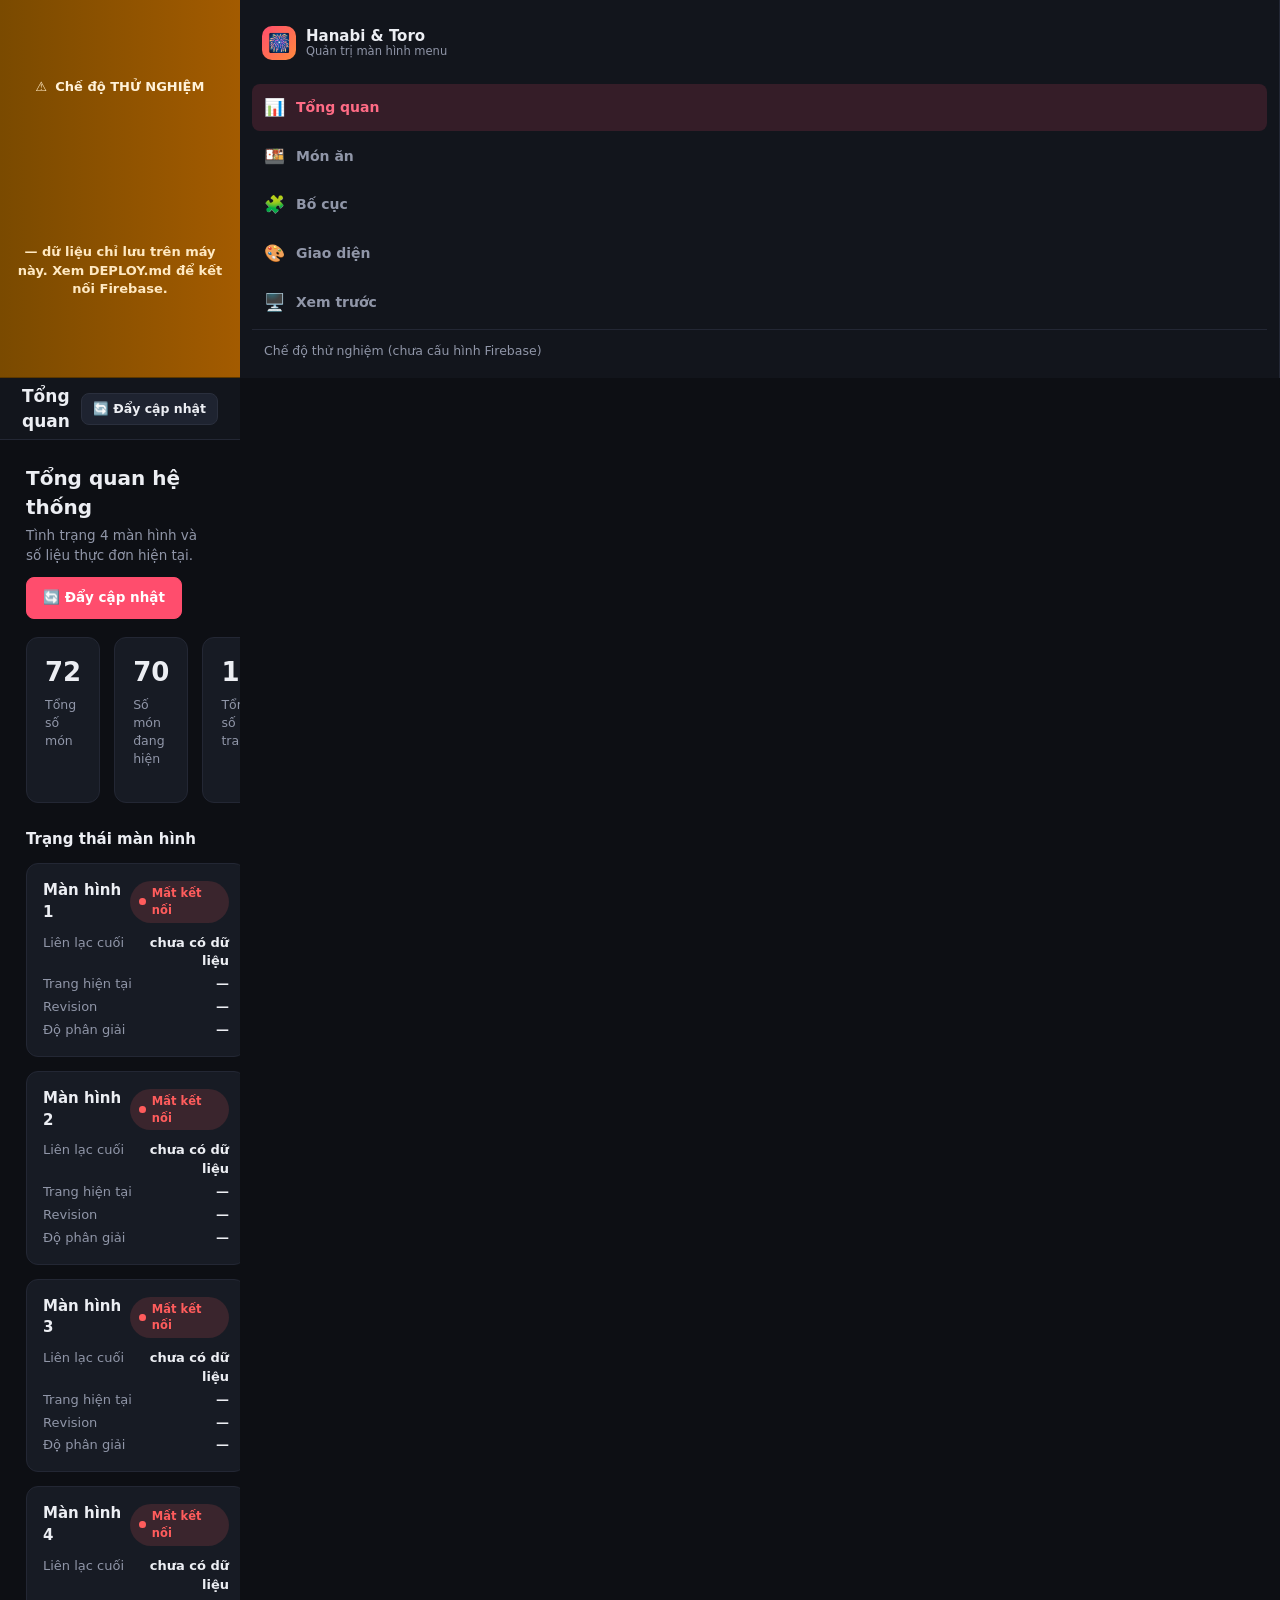
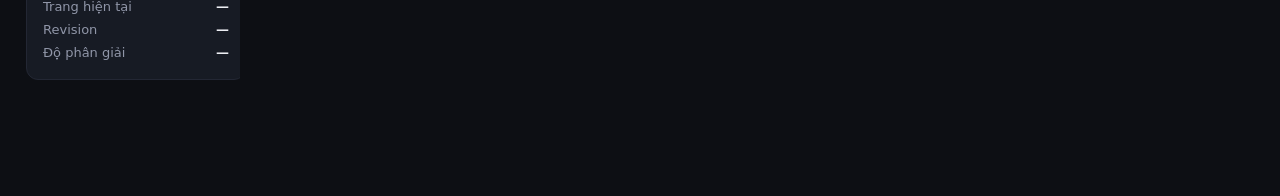
==== public/admin/index.html @ 344615df "feat(admin): add the Vietnamese admin panel Five tabs over the shared data layer: screen status, dis" ====
<!DOCTYPE html>
<html lang="vi">
<head>
<meta charset="UTF-8" />
<meta name="viewport" content="width=device-width, initial-scale=1, maximum-scale=1" />
<title>Quản trị Menu — Hanabi &amp; Toro</title>
<meta name="robots" content="noindex, nofollow" />
<link rel="stylesheet" href="admin.css" />
</head>
<body>

<!-- ============================================================
     Màn hình đăng nhập — chỉ hiện khi CHƯA đăng nhập và KHÔNG ở
     chế độ DEMO. admin.js sẽ ẩn/hiện khối này tuỳ trạng thái auth.
     ============================================================ -->
<div id="loginScreen" class="login-screen hidden">
  <form id="loginForm" class="login-card" novalidate>
    <div class="login-card__logo">Hanabi &amp; Toro</div>
    <p class="login-card__sub">Đăng nhập quản trị màn hình menu</p>

    <div class="field">
      <label for="loginEmail">Email</label>
      <input type="email" id="loginEmail" autocomplete="username" required />
    </div>
    <div class="field">
      <label for="loginPassword">Mật khẩu</label>
      <input type="password" id="loginPassword" autocomplete="current-password" required />
    </div>
    <p class="field-error hidden" id="loginError"></p>

    <button type="submit" class="btn btn-primary login-card__submit" id="loginSubmitBtn">
      Đăng nhập
    </button>
    <p class="login-card__hint">Chỉ dành cho chủ quán &amp; nhân viên quản lý.</p>
  </form>
</div>

<!-- ============================================================
     Khung ứng dụng chính — hiện khi đã đăng nhập (hoặc DEMO)
     ============================================================ -->
<div id="appShell" class="app-shell hidden">

  <div id="demoBanner" class="demo-banner hidden">
    ⚠️ <strong>Chế độ THỬ NGHIỆM</strong> — dữ liệu chỉ lưu trên máy này. Xem DEPLOY.md để kết nối Firebase.
  </div>

  <div style="display:contents" id="shellBody">
    <aside class="sidebar">
      <div class="sidebar__brand">
        <div class="sidebar__brand-mark">🎆</div>
        <div class="sidebar__brand-text">
          <strong>Hanabi &amp; Toro</strong>
          <span>Quản trị màn hình menu</span>
        </div>
      </div>

      <nav class="nav-list" id="navList">
        <button class="nav-item" data-tab="overview"><span class="nav-ico">📊</span> Tổng quan</button>
        <button class="nav-item" data-tab="items"><span class="nav-ico">🍱</span> Món ăn</button>
        <button class="nav-item" data-tab="layout"><span class="nav-ico">🧩</span> Bố cục</button>
        <button class="nav-item" data-tab="theme"><span class="nav-ico">🎨</span> Giao diện</button>
        <button class="nav-item" data-tab="preview"><span class="nav-ico">🖥️</span> Xem trước</button>
      </nav>

      <div class="sidebar__footer">
        <div class="sidebar__user" id="sidebarUser">—</div>
        <button class="btn btn-ghost btn-block" id="logoutBtn">Đăng xuất</button>
      </div>
    </aside>

    <main class="app-main">
      <header class="topbar">
        <h1 id="topbarTitle">Tổng quan</h1>
        <div class="topbar__right">
          <button class="btn btn-sm" id="pushUpdateBtnTop" title="Tăng revision để ép 4 màn hình tải lại">
            🔄 Đẩy cập nhật
          </button>
        </div>
      </header>

      <div class="content">

        <!-- ============ TAB 1: TỔNG QUAN ============ -->
        <section class="tab-panel" id="tab-overview" data-tab-panel="overview">
          <div class="panel-head">
            <div>
              <h2>Tổng quan hệ thống</h2>
              <p class="panel-desc">Tình trạng 4 màn hình và số liệu thực đơn hiện tại.</p>
            </div>
            <button class="btn btn-primary" id="pushUpdateBtn">🔄 Đẩy cập nhật</button>
          </div>

          <div class="stat-grid" id="statGrid"><!-- JS render --></div>

          <div class="section-title">Trạng thái màn hình</div>
          <div class="screen-grid" id="screenGrid"><!-- JS render --></div>
        </section>

        <!-- ============ TAB 2: MÓN ĂN ============ -->
        <section class="tab-panel" id="tab-items" data-tab-panel="items">
          <div class="panel-head">
            <div>
              <h2>Danh sách món ăn</h2>
              <p class="panel-desc">Kéo–thả để đổi thứ tự hiển thị. Bấm vào một món để sửa.</p>
            </div>
            <button class="btn btn-primary" id="addItemBtn">➕ Thêm món</button>
          </div>

          <div class="items-toolbar">
            <div class="search-box">
              <input type="search" id="itemSearch" placeholder="🔍 Tìm theo tên hoặc mô tả…" />
            </div>
            <select id="categoryFilter">
              <option value="">Tất cả danh mục</option>
            </select>
          </div>
          <p class="filter-hint hidden" id="dndDisabledHint">
            ℹ️ Xoá tìm kiếm / bộ lọc để sắp xếp lại bằng kéo–thả.
          </p>

          <div class="item-list-head">
            <span></span><span>Ảnh</span><span>Tên món</span><span>Danh mục</span>
            <span>Giá</span><span>Nhãn</span><span>Hiện</span><span>Màn hình</span><span></span>
          </div>
          <div class="item-list" id="itemList"><!-- JS render --></div>
          <div class="empty-state hidden" id="itemEmptyState">
            <div class="emoji">🍜</div>
            <p>Chưa có món nào khớp. Thử xoá bộ lọc hoặc thêm món mới.</p>
          </div>
        </section>

        <!-- ============ TAB 3: BỐ CỤC ============ -->
        <section class="tab-panel" id="tab-layout" data-tab-panel="layout">
          <div class="panel-head">
            <div>
              <h2>Bố cục hiển thị</h2>
              <p class="panel-desc">Cách chia trang và tốc độ xoay vòng trên 4 màn hình.</p>
            </div>
          </div>

          <div class="layout-controls">
            <div class="control-card">
              <h4>Số món mỗi trang</h4>
              <div class="segmented" id="itemsPerPageSeg">
                <button data-val="4">4</button>
                <button data-val="5">5</button>
                <button data-val="6">6</button>
              </div>
            </div>

            <div class="control-card">
              <h4>Thời gian chuyển trang</h4>
              <div class="slider-row">
                <input type="range" id="rotationSlider" min="5" max="60" step="1" value="10" />
                <span class="slider-val" id="rotationVal">10s</span>
              </div>
            </div>

            <div class="control-card">
              <h4>Kiểu chuyển cảnh</h4>
              <select id="transitionSelect">
                <option value="fade">Mờ dần (fade)</option>
                <option value="slide">Trượt (slide)</option>
                <option value="flip">Lật (flip)</option>
                <option value="curtain">Kéo màn (curtain)</option>
              </select>
            </div>

            <div class="control-card">
              <h4>Chế độ phân trang</h4>
              <div class="segmented" id="distributionSeg">
                <button data-val="auto">Tự động</button>
                <button data-val="manual">Thủ công</button>
              </div>
              <p class="field-hint">Thủ công: dùng "Ghim màn hình" ở tab Món ăn cho từng món.</p>
            </div>

            <div class="control-card">
              <h4>Tiêu đề đầu trang</h4>
              <label class="switch" style="margin-bottom:10px;">
                <input type="checkbox" id="showHeaderToggle" />
                <span class="track"></span>
                <span class="switch-label">Hiện tiêu đề</span>
              </label>
              <input type="text" id="headerTextInput" placeholder="VD: MENU" />
            </div>

            <div class="control-card">
              <h4>Đơn vị tiền tệ</h4>
              <input type="text" id="currencyInput" placeholder="zł" maxlength="6" />
            </div>
          </div>

          <div class="section-title">Sơ đồ phân trang trực quan</div>
          <p class="panel-desc" style="margin-bottom:12px;">
            Món nào rơi vào trang nào, trang nào rơi vào màn hình nào — cập nhật ngay khi bạn chỉnh ở trên.
          </p>
          <div class="layout-diagram" id="layoutDiagram"><!-- JS render --></div>
        </section>

        <!-- ============ TAB 4: GIAO DIỆN ============ -->
        <section class="tab-panel" id="tab-theme" data-tab-panel="theme">
          <div class="panel-head">
            <div>
              <h2>Giao diện theo mùa</h2>
              <p class="panel-desc">Chọn 1 theme để áp dụng ngay cho cả 4 màn hình, sau đó tuỳ chỉnh riêng bên dưới.</p>
            </div>
          </div>

          <div class="theme-gallery" id="themeGallery"><!-- JS render --></div>

          <div class="section-title">
            Tuỳ chỉnh theme đang chọn: <span id="activeThemeName" style="color:var(--accent-hover)">—</span>
          </div>
          <div class="override-grid" id="overrideGrid"><!-- JS render --></div>

          <div style="margin-top:20px; display:flex; gap:10px;">
            <button class="btn" id="resetThemeBtn">↺ Khôi phục mặc định</button>
          </div>
        </section>

        <!-- ============ TAB 5: XEM TRƯỚC ============ -->
        <section class="tab-panel" id="tab-preview" data-tab-panel="preview">
          <div class="panel-head">
            <div>
              <h2>Xem trước trực tiếp</h2>
              <p class="panel-desc">Đúng những gì khách nhìn thấy trên 4 màn hình, cập nhật theo thời gian thực.</p>
            </div>
          </div>
          <div class="preview-toolbar">
            <button class="btn btn-primary" id="reloadAllBtn">🔁 Tải lại tất cả</button>
          </div>
          <div class="preview-grid" id="previewGrid"><!-- JS render --></div>
        </section>

      </div>
    </main>
  </div>

  <!-- Thanh tab dưới cùng cho di động -->
  <nav class="tabbar" id="tabbar">
    <button data-tab="overview"><span class="nav-ico">📊</span>Tổng quan</button>
    <button data-tab="items"><span class="nav-ico">🍱</span>Món ăn</button>
    <button data-tab="layout"><span class="nav-ico">🧩</span>Bố cục</button>
    <button data-tab="theme"><span class="nav-ico">🎨</span>Giao diện</button>
    <button data-tab="preview"><span class="nav-ico">🖥️</span>Xem trước</button>
  </nav>
</div>

<!-- ============================================================
     Modal thêm/sửa món — dùng chung, admin.js đổ dữ liệu vào
     ============================================================ -->
<div id="itemModalOverlay" class="modal-overlay hidden">
  <div class="modal" role="dialog" aria-modal="true">
    <div class="modal__head">
      <h3 id="itemModalTitle">Thêm món</h3>
      <button class="btn btn-icon btn-ghost" id="itemModalClose">✕</button>
    </div>
    <form id="itemForm">
      <div class="modal__body">
        <div class="form-grid">
          <div class="field full">
            <label for="fName">Tên món (PL) *</label>
            <input type="text" id="fName" required placeholder="VD: Ramen Tonkotsu" />
          </div>
          <div class="field full">
            <label for="fDesc">Mô tả (PL)</label>
            <textarea id="fDesc" placeholder="VD: Bulion wieprzowy, jajko, nori…"></textarea>
          </div>

          <div class="field">
            <label for="fPrice">Giá *</label>
            <input type="number" id="fPrice" step="0.01" min="0" required placeholder="39.90" />
          </div>
          <div class="field">
            <label for="fPriceSuffix">Hậu tố giá</label>
            <input type="text" id="fPriceSuffix" placeholder="VD: /100g" />
          </div>

          <div class="field">
            <label for="fCategory">Danh mục (slug)</label>
            <input type="text" id="fCategory" list="categoryOptions" placeholder="VD: ramen" />
            <datalist id="categoryOptions"></datalist>
          </div>
          <div class="field">
            <label for="fBadge">Nhãn</label>
            <input type="text" id="fBadge" list="badgeOptions" placeholder="Không có" />
            <datalist id="badgeOptions">
              <option value="NOWOŚĆ"></option>
              <option value="HIT"></option>
              <option value="PROMOCJA"></option>
            </datalist>
          </div>

          <div class="field">
            <label for="fScreenLock">Ghim màn hình</label>
            <select id="fScreenLock">
              <option value="0">Tự động</option>
              <option value="1">Màn hình 1</option>
              <option value="2">Màn hình 2</option>
              <option value="3">Màn hình 3</option>
              <option value="4">Màn hình 4</option>
            </select>
          </div>
          <div class="field">
            <label>&nbsp;</label>
            <label class="switch">
              <input type="checkbox" id="fVisible" checked />
              <span class="track"></span>
              <span class="switch-label">Hiện trên màn hình</span>
            </label>
          </div>

          <div class="field full">
            <label>Hình ảnh</label>
            <div class="image-picker">
              <div class="image-picker__drop" id="imageDropPreview">🍽️</div>
              <div class="image-picker__controls">
                <input type="file" id="fImageFile" accept="image/*" />
                <input type="url" id="fImageUrl" placeholder="hoặc dán URL ảnh https://…" />
                <p class="image-win-note">
                  Nếu vừa tải ảnh lên vừa dán URL: <b>URL dán sẽ được ưu tiên</b> hiển thị (giống hệt màn hình thật).
                  Muốn dùng ảnh vừa tải lên thì xoá URL.
                  <br />
                  <button type="button" class="btn btn-sm btn-ghost" id="clearImageUrlBtn" style="margin-top:4px;">Xoá URL, dùng ảnh đã tải</button>
                  <button type="button" class="btn btn-sm btn-ghost" id="clearUploadedImgBtn" style="margin-top:4px;">Xoá ảnh đã tải lên</button>
                </p>
                <p class="field-hint" id="uploadStatus"></p>
              </div>
            </div>
          </div>

          <div class="field full">
            <label>Xem trước thẻ món</label>
            <div class="preview-card-wrap">
              <div class="preview-mini" id="itemPreviewCard">
                <div class="preview-mini__img placeholder" id="previewImgBox">🍽️</div>
                <div class="preview-mini__body">
                  <div class="preview-mini__name" id="previewName">Tên món</div>
                  <div class="preview-mini__desc" id="previewDesc">Mô tả món ăn…</div>
                  <div class="preview-mini__row">
                    <span class="preview-mini__price" id="previewPrice">0,00 zł</span>
                    <span class="preview-mini__badge hidden" id="previewBadge"></span>
                  </div>
                </div>
              </div>
            </div>
          </div>
        </div>
      </div>
      <div class="modal__foot">
        <button type="button" class="btn" id="itemModalCancel">Huỷ</button>
        <button type="submit" class="btn btn-primary" id="itemSaveBtn">Lưu món</button>
      </div>
    </form>
  </div>
</div>

<!-- ============================================================
     Modal xác nhận dùng chung (xoá món, khôi phục theme, v.v.)
     ============================================================ -->
<div id="confirmModalOverlay" class="modal-overlay hidden">
  <div class="modal modal-sm" role="alertdialog" aria-modal="true">
    <div class="modal__head">
      <h3 id="confirmModalTitle">Xác nhận</h3>
    </div>
    <div class="modal__body">
      <p id="confirmModalMessage">Bạn có chắc chắn?</p>
    </div>
    <div class="modal__foot">
      <button type="button" class="btn" id="confirmModalCancel">Huỷ</button>
      <button type="button" class="btn btn-danger" id="confirmModalOk">Đồng ý</button>
    </div>
  </div>
</div>

<!-- Ngăn xếp thông báo -->
<div class="toast-stack" id="toastStack"></div>

<script type="module" src="admin.js"></script>
</body>
</html>
---- public/admin/admin.css ----
/* =============================================================================
   admin.css — Giao diện quản trị (Hanabi & Toro digital menu)
   Thiết kế: tối màu (dark-friendly), hiện đại, gọn gàng, không dùng framework.
   ========================================================================== */

/* ---------- Reset tối thiểu ---------- */
*, *::before, *::after { box-sizing: border-box; }
html, body { height: 100%; }
body { margin: 0; }
img { max-width: 100%; display: block; }
button, input, select, textarea { font: inherit; color: inherit; }
a { color: inherit; }
ul { list-style: none; margin: 0; padding: 0; }
h1, h2, h3, h4, p { margin: 0; }
button { cursor: pointer; }

/* ---------- Biến thiết kế ---------- */
:root {
  --bg: #0d0f14;
  --bg-elev-1: #12151c;
  --bg-elev-2: #171b24;
  --bg-elev-3: #1e2330;
  --border: #2a2f3d;
  --border-soft: #232734;
  --text: #eceef3;
  --text-muted: #9096a8;
  --text-faint: #5c6478;

  --accent: #ff4d6d;        /* đỏ torii */
  --accent-hover: #ff6b85;
  --accent-soft: rgba(255, 77, 109, 0.15);
  --gold: #ffd166;          /* vàng giá */
  --good: #35d48c;
  --good-soft: rgba(53, 212, 140, 0.15);
  --bad: #ff5c5c;
  --bad-soft: rgba(255, 92, 92, 0.15);
  --info: #5aa9ff;
  --info-soft: rgba(90, 169, 255, 0.15);

  --radius-sm: 8px;
  --radius-md: 12px;
  --radius-lg: 18px;
  --shadow-1: 0 2px 10px rgba(0, 0, 0, 0.25);
  --shadow-2: 0 12px 40px rgba(0, 0, 0, 0.45);

  --sidebar-w: 240px;
  --topbar-h: 62px;
  --tabbar-h: 64px;

  --font-ui: "Segoe UI", "Inter", "Roboto", system-ui, -apple-system, "Helvetica Neue", Arial, sans-serif;
  color-scheme: dark;
}

body {
  background: var(--bg);
  color: var(--text);
  font-family: var(--font-ui);
  font-size: 15px;
  line-height: 1.45;
  -webkit-font-smoothing: antialiased;
}

.hidden { display: none !important; }
.visually-hidden {
  position: absolute; width: 1px; height: 1px; overflow: hidden;
  clip: rect(0 0 0 0); white-space: nowrap;
}

/* =============================================================================
   Màn hình đăng nhập
   ========================================================================== */
.login-screen {
  min-height: 100vh;
  display: flex;
  align-items: center;
  justify-content: center;
  padding: 24px;
  background:
    radial-gradient(circle at 20% 20%, rgba(255, 77, 109, 0.12), transparent 45%),
    radial-gradient(circle at 80% 80%, rgba(90, 169, 255, 0.10), transparent 45%),
    var(--bg);
}
.login-card {
  width: 100%;
  max-width: 380px;
  background: var(--bg-elev-2);
  border: 1px solid var(--border);
  border-radius: var(--radius-lg);
  padding: 36px 32px;
  box-shadow: var(--shadow-2);
}
.login-card__logo {
  font-size: 28px;
  font-weight: 800;
  letter-spacing: 0.5px;
  margin-bottom: 4px;
  background: linear-gradient(135deg, var(--accent), var(--gold));
  -webkit-background-clip: text;
  background-clip: text;
  color: transparent;
}
.login-card__sub { color: var(--text-muted); font-size: 13.5px; margin-bottom: 24px; }
.field { display: flex; flex-direction: column; gap: 6px; margin-bottom: 16px; }
.field label { font-size: 13px; color: var(--text-muted); font-weight: 600; }
.field-error {
  color: var(--bad); font-size: 13px; margin-top: -6px; margin-bottom: 14px; min-height: 0;
}
.login-card__submit { width: 100%; margin-top: 4px; }
.login-card__hint {
  margin-top: 18px; font-size: 12.5px; color: var(--text-faint); text-align: center;
}

/* =============================================================================
   Banner DEMO
   ========================================================================== */
.demo-banner {
  background: linear-gradient(90deg, #7a4a00, #a35b00);
  color: #ffe9c2;
  font-size: 13px;
  font-weight: 600;
  padding: 9px 16px;
  text-align: center;
  border-bottom: 1px solid #5c3800;
  display: flex;
  align-items: center;
  justify-content: center;
  gap: 8px;
  flex-wrap: wrap;
}
.demo-banner strong { color: #fff2d9; }

/* =============================================================================
   Khung ứng dụng: sidebar + topbar + nội dung
   ========================================================================== */
.app-shell {
  display: grid;
  grid-template-columns: var(--sidebar-w) 1fr;
  grid-template-rows: 100vh;
  min-height: 100vh;
}
.app-shell.demo-active {
  grid-template-rows: auto 1fr;
}
.app-shell.demo-active .sidebar,
.app-shell.demo-active .app-main { min-height: 0; }

.sidebar {
  background: var(--bg-elev-1);
  border-right: 1px solid var(--border-soft);
  display: flex;
  flex-direction: column;
  padding: 18px 12px;
  gap: 4px;
}
.sidebar__brand {
  display: flex;
  align-items: center;
  gap: 10px;
  padding: 8px 10px 20px;
}
.sidebar__brand-mark {
  width: 34px; height: 34px; border-radius: 10px;
  background: linear-gradient(135deg, var(--accent), #ff8a3d);
  display: flex; align-items: center; justify-content: center;
  font-size: 18px; flex-shrink: 0;
}
.sidebar__brand-text { display: flex; flex-direction: column; line-height: 1.15; }
.sidebar__brand-text strong { font-size: 15px; }
.sidebar__brand-text span { font-size: 11.5px; color: var(--text-muted); }

.nav-list { display: flex; flex-direction: column; gap: 2px; flex: 1; }
.nav-item {
  display: flex; align-items: center; gap: 12px;
  padding: 11px 12px;
  border-radius: var(--radius-sm);
  background: transparent;
  border: none;
  color: var(--text-muted);
  font-size: 14px;
  font-weight: 600;
  text-align: left;
  width: 100%;
  transition: background .15s, color .15s;
}
.nav-item:hover { background: var(--bg-elev-3); color: var(--text); }
.nav-item.active {
  background: var(--accent-soft);
  color: var(--accent-hover);
}
.nav-item .nav-ico { font-size: 17px; width: 20px; text-align: center; }

.sidebar__footer {
  border-top: 1px solid var(--border-soft);
  padding-top: 12px;
  display: flex;
  flex-direction: column;
  gap: 8px;
}
.sidebar__user { font-size: 12.5px; color: var(--text-muted); padding: 0 12px; word-break: break-all; }

.app-main {
  display: flex;
  flex-direction: column;
  min-width: 0;
  min-height: 100vh;
  overflow: hidden;
}

.topbar {
  height: var(--topbar-h);
  border-bottom: 1px solid var(--border-soft);
  display: flex;
  align-items: center;
  justify-content: space-between;
  padding: 0 22px;
  flex-shrink: 0;
  background: var(--bg-elev-1);
}
.topbar h1 { font-size: 17px; font-weight: 700; }
.topbar__right { display: flex; align-items: center; gap: 10px; }

.content {
  flex: 1;
  overflow-y: auto;
  padding: 24px 26px 90px;
}
.tab-panel { display: none; }
.tab-panel.active { display: block; animation: fadein .18s ease; }
@keyframes fadein { from { opacity: 0; transform: translateY(4px); } to { opacity: 1; transform: none; } }

.panel-head {
  display: flex; align-items: center; justify-content: space-between;
  gap: 12px; flex-wrap: wrap; margin-bottom: 18px;
}
.panel-head h2 { font-size: 20px; font-weight: 800; }
.panel-head p.panel-desc { color: var(--text-muted); font-size: 13.5px; margin-top: 4px; }

/* =============================================================================
   Nút bấm & control chung
   ========================================================================== */
.btn {
  display: inline-flex; align-items: center; justify-content: center; gap: 7px;
  padding: 10px 16px;
  border-radius: var(--radius-sm);
  border: 1px solid var(--border);
  background: var(--bg-elev-3);
  color: var(--text);
  font-size: 13.5px;
  font-weight: 600;
  white-space: nowrap;
  transition: filter .12s, transform .05s, background .15s;
}
.btn:hover { filter: brightness(1.12); }
.btn:active { transform: translateY(1px); }
.btn:disabled { opacity: .5; cursor: not-allowed; filter: none; }
.btn-primary { background: var(--accent); border-color: var(--accent); color: #fff; }
.btn-primary:hover { background: var(--accent-hover); }
.btn-danger { background: transparent; border-color: var(--bad); color: var(--bad); }
.btn-danger:hover { background: var(--bad-soft); }
.btn-ghost { background: transparent; border-color: transparent; }
.btn-ghost:hover { background: var(--bg-elev-3); }
.btn-sm { padding: 6px 11px; font-size: 12.5px; }
.btn-icon { padding: 8px; width: 36px; height: 36px; }
.btn-block { width: 100%; }

input[type="text"], input[type="number"], input[type="email"], input[type="password"],
input[type="url"], input[type="search"], textarea, select {
  width: 100%;
  padding: 10px 12px;
  border-radius: var(--radius-sm);
  border: 1px solid var(--border);
  background: var(--bg-elev-1);
  color: var(--text);
  font-size: 14px;
  outline: none;
  transition: border-color .15s, box-shadow .15s;
}
input:focus, textarea:focus, select:focus {
  border-color: var(--accent);
  box-shadow: 0 0 0 3px var(--accent-soft);
}
textarea { resize: vertical; min-height: 72px; }
select { appearance: none; background-image: linear-gradient(45deg, transparent 50%, var(--text-muted) 50%), linear-gradient(135deg, var(--text-muted) 50%, transparent 50%); background-position: calc(100% - 18px) center, calc(100% - 13px) center; background-size: 5px 5px, 5px 5px; background-repeat: no-repeat; padding-right: 32px; }
input[type="color"] {
  -webkit-appearance: none; appearance: none;
  width: 44px; height: 36px; padding: 3px;
  border-radius: var(--radius-sm); border: 1px solid var(--border); background: var(--bg-elev-1);
}
input[type="color"]::-webkit-color-swatch { border: none; border-radius: 5px; }
input[type="range"] {
  -webkit-appearance: none; width: 100%; height: 6px; border-radius: 4px;
  background: var(--bg-elev-3); outline: none;
}
input[type="range"]::-webkit-slider-thumb {
  -webkit-appearance: none; width: 18px; height: 18px; border-radius: 50%;
  background: var(--accent); border: 3px solid #fff2; cursor: pointer;
}
input[type="range"]::-moz-range-thumb {
  width: 18px; height: 18px; border-radius: 50%; background: var(--accent); border: 3px solid #fff2; cursor: pointer;
}

/* toggle switch */
.switch { position: relative; display: inline-flex; align-items: center; gap: 10px; cursor: pointer; user-select: none; }
.switch input { position: absolute; opacity: 0; width: 0; height: 0; }
.switch .track {
  width: 40px; height: 22px; border-radius: 999px; background: var(--bg-elev-3);
  border: 1px solid var(--border); position: relative; transition: background .15s;
  flex-shrink: 0;
}
.switch .track::after {
  content: ""; position: absolute; top: 2px; left: 2px; width: 16px; height: 16px;
  border-radius: 50%; background: var(--text-muted); transition: transform .15s, background .15s;
}
.switch input:checked + .track { background: var(--accent-soft); border-color: var(--accent); }
.switch input:checked + .track::after { transform: translateX(18px); background: var(--accent); }
.switch .switch-label { font-size: 13.5px; font-weight: 600; color: var(--text-muted); }

.field-row { display: grid; grid-template-columns: 1fr 1fr; gap: 14px; }
.field-hint { font-size: 12px; color: var(--text-faint); margin-top: 2px; }

/* =============================================================================
   Toast
   ========================================================================== */
.toast-stack {
  position: fixed; bottom: 20px; right: 20px; z-index: 900;
  display: flex; flex-direction: column; gap: 8px; max-width: 320px;
}
.toast {
  background: var(--bg-elev-3); border: 1px solid var(--border);
  border-left: 3px solid var(--info);
  padding: 12px 14px; border-radius: var(--radius-sm); box-shadow: var(--shadow-1);
  font-size: 13.5px; animation: toast-in .18s ease;
}
.toast.ok { border-left-color: var(--good); }
.toast.err { border-left-color: var(--bad); }
@keyframes toast-in { from { opacity: 0; transform: translateX(12px); } to { opacity: 1; transform: none; } }

/* =============================================================================
   Tab 1 — Tổng quan
   ========================================================================== */
.stat-grid {
  display: grid; grid-template-columns: repeat(4, 1fr); gap: 14px; margin-bottom: 24px;
}
.stat-card {
  background: var(--bg-elev-2); border: 1px solid var(--border-soft); border-radius: var(--radius-md);
  padding: 16px 18px;
}
.stat-card .stat-value { font-size: 26px; font-weight: 800; }
.stat-card .stat-label { font-size: 12.5px; color: var(--text-muted); margin-top: 4px; }

.screen-grid { display: grid; grid-template-columns: repeat(auto-fit, minmax(220px, 1fr)); gap: 14px; margin-bottom: 26px; }
.screen-card { background: var(--bg-elev-2); border: 1px solid var(--border-soft); border-radius: var(--radius-md); padding: 16px; }
.screen-card__head { display: flex; align-items: center; justify-content: space-between; margin-bottom: 10px; }
.screen-card__title { font-weight: 700; font-size: 15px; }
.status-pill { display: inline-flex; align-items: center; gap: 6px; font-size: 11.5px; font-weight: 700; padding: 4px 9px; border-radius: 999px; }
.status-pill.on { background: var(--good-soft); color: var(--good); }
.status-pill.off { background: var(--bad-soft); color: var(--bad); }
.status-pill .dot { width: 7px; height: 7px; border-radius: 50%; background: currentColor; }
.screen-card dl { display: grid; grid-template-columns: auto 1fr; gap: 4px 10px; font-size: 13px; margin: 0; }
.screen-card dt { color: var(--text-muted); }
.screen-card dd { margin: 0; text-align: right; font-weight: 600; }

.section-title { font-size: 15px; font-weight: 700; margin: 26px 0 12px; }

/* =============================================================================
   Tab 2 — Món ăn
   ========================================================================== */
.items-toolbar { display: flex; gap: 10px; margin-bottom: 16px; flex-wrap: wrap; align-items: center; }
.items-toolbar .search-box { flex: 1; min-width: 180px; position: relative; }
.items-toolbar select { width: auto; min-width: 160px; }
.items-toolbar .spacer { flex: 1; }

.item-list { display: flex; flex-direction: column; gap: 8px; }
.item-list-head {
  display: grid; grid-template-columns: 28px 56px 2fr 1fr 90px 110px 70px 120px 100px;
  gap: 12px; padding: 0 12px 8px; font-size: 11.5px; color: var(--text-faint); font-weight: 700; text-transform: uppercase; letter-spacing: .04em;
}
.item-row {
  display: grid; grid-template-columns: 28px 56px 2fr 1fr 90px 110px 70px 120px 100px;
  gap: 12px; align-items: center;
  background: var(--bg-elev-2); border: 1px solid var(--border-soft); border-radius: var(--radius-md);
  padding: 10px 12px;
}
.item-row.dragging { opacity: .4; }
.item-row.drop-target { border-color: var(--accent); }
.item-row.hidden-item { opacity: .55; }
.drag-handle { cursor: grab; color: var(--text-faint); font-size: 16px; text-align: center; }
.drag-handle:active { cursor: grabbing; }
.item-thumb {
  width: 56px; height: 56px; border-radius: 8px; object-fit: cover; background: var(--bg-elev-3);
  border: 1px solid var(--border-soft);
}
.item-thumb.placeholder { display: flex; align-items: center; justify-content: center; font-size: 22px; }
.item-name { font-weight: 700; font-size: 14px; }
.item-desc { font-size: 12.5px; color: var(--text-muted); margin-top: 2px; display: -webkit-box; -webkit-line-clamp: 1; -webkit-box-orient: vertical; overflow: hidden; }
.item-badge-tag { display: inline-block; margin-top: 4px; font-size: 10.5px; font-weight: 700; padding: 2px 7px; border-radius: 5px; background: var(--accent-soft); color: var(--accent-hover); }
.item-cat { font-size: 12.5px; color: var(--text-muted); }
.item-price { font-weight: 700; color: var(--gold); font-size: 14px; }
.item-actions { display: flex; gap: 4px; justify-content: flex-end; }

.filter-hint { font-size: 12px; color: var(--text-faint); margin-bottom: 10px; }
.empty-state { text-align: center; padding: 60px 20px; color: var(--text-muted); }
.empty-state .emoji { font-size: 40px; margin-bottom: 10px; }

/* =============================================================================
   Modal
   ========================================================================== */
.modal-overlay {
  position: fixed; inset: 0; background: rgba(4, 5, 8, 0.65); backdrop-filter: blur(2px);
  display: flex; align-items: center; justify-content: center; z-index: 950; padding: 20px;
}
.modal {
  background: var(--bg-elev-2); border: 1px solid var(--border); border-radius: var(--radius-lg);
  width: 100%; max-width: 640px; max-height: 92vh; overflow-y: auto; box-shadow: var(--shadow-2);
}
.modal.modal-sm { max-width: 420px; }
.modal__head { display: flex; align-items: center; justify-content: space-between; padding: 18px 22px; border-bottom: 1px solid var(--border-soft); position: sticky; top: 0; background: var(--bg-elev-2); z-index: 2; }
.modal__head h3 { font-size: 16px; font-weight: 800; }
.modal__body { padding: 20px 22px; }
.modal__foot { display: flex; justify-content: flex-end; gap: 10px; padding: 16px 22px; border-top: 1px solid var(--border-soft); position: sticky; bottom: 0; background: var(--bg-elev-2); }

.form-grid { display: grid; grid-template-columns: 1fr 1fr; gap: 14px; }
.form-grid .full { grid-column: 1 / -1; }

.image-picker { display: flex; gap: 14px; align-items: flex-start; flex-wrap: wrap; }
.image-picker__drop {
  width: 100px; height: 100px; border-radius: var(--radius-md); border: 1px dashed var(--border);
  display: flex; align-items: center; justify-content: center; overflow: hidden; flex-shrink: 0;
  background: var(--bg-elev-1); font-size: 26px; color: var(--text-faint);
}
.image-picker__drop img { width: 100%; height: 100%; object-fit: cover; }
.image-picker__controls { flex: 1; min-width: 200px; display: flex; flex-direction: column; gap: 8px; }
.image-win-note { font-size: 11.5px; color: var(--text-faint); }
.image-win-note b { color: var(--gold); }

.preview-card-wrap { margin-top: 4px; }
.preview-mini {
  width: 260px; border-radius: 14px; overflow: hidden; position: relative;
  background: var(--preview-bg, #0d0d17); color: var(--preview-text, #fff5e6);
  border: 1px solid var(--border-soft); font-family: var(--preview-font-body, inherit);
}
.preview-mini__img { width: 100%; height: 130px; object-fit: cover; background: #000; }
.preview-mini__img.placeholder { display: flex; align-items: center; justify-content: center; font-size: 30px; }
.preview-mini__body { padding: 10px 12px 14px; }
.preview-mini__name {
  font-family: var(--preview-font-heading, inherit); font-size: 17px; font-weight: 800;
  -webkit-text-stroke: var(--preview-outline-w, 1px) var(--preview-outline, #000);
  paint-order: stroke fill;
}
.preview-mini__desc { font-size: 11.5px; opacity: .85; margin-top: 3px; }
.preview-mini__row { display: flex; align-items: center; justify-content: space-between; margin-top: 8px; }
.preview-mini__price { font-weight: 800; color: var(--preview-price, #ffd166); }
.preview-mini__badge { font-size: 10px; font-weight: 800; background: var(--preview-accent, #ff3b57); color: #fff; padding: 2px 8px; border-radius: 6px; }

/* =============================================================================
   Tab 3 — Bố cục
   ========================================================================== */
.layout-controls { display: grid; grid-template-columns: repeat(2, 1fr); gap: 18px; margin-bottom: 26px; }
.control-card { background: var(--bg-elev-2); border: 1px solid var(--border-soft); border-radius: var(--radius-md); padding: 16px 18px; }
.control-card h4 { font-size: 13px; text-transform: uppercase; letter-spacing: .04em; color: var(--text-muted); margin-bottom: 12px; }
.segmented { display: inline-flex; border: 1px solid var(--border); border-radius: var(--radius-sm); overflow: hidden; }
.segmented button {
  background: var(--bg-elev-1); border: none; color: var(--text-muted); font-weight: 700; font-size: 13.5px;
  padding: 9px 16px; border-right: 1px solid var(--border);
}
.segmented button:last-child { border-right: none; }
.segmented button.active { background: var(--accent); color: #fff; }
.slider-row { display: flex; align-items: center; gap: 12px; }
.slider-row .slider-val { min-width: 56px; text-align: right; font-weight: 700; color: var(--gold); }

.layout-diagram { display: grid; grid-template-columns: repeat(4, 1fr); gap: 14px; }
.diagram-screen { background: var(--bg-elev-2); border: 1px solid var(--border-soft); border-radius: var(--radius-md); padding: 12px; min-height: 120px; }
.diagram-screen__title { font-size: 12.5px; font-weight: 800; color: var(--text-muted); margin-bottom: 8px; display: flex; justify-content: space-between; }
.diagram-page { background: var(--bg-elev-3); border-radius: 8px; padding: 7px 9px; margin-bottom: 6px; }
.diagram-page__label { font-size: 10.5px; font-weight: 800; color: var(--accent-hover); margin-bottom: 3px; }
.diagram-page__items { font-size: 11px; color: var(--text-muted); line-height: 1.5; }
.diagram-empty { font-size: 12px; color: var(--text-faint); font-style: italic; padding: 8px 4px; }

/* =============================================================================
   Tab 4 — Giao diện
   ========================================================================== */
.theme-gallery { display: grid; grid-template-columns: repeat(auto-fill, minmax(190px, 1fr)); gap: 16px; margin-bottom: 30px; }
.theme-swatch {
  border-radius: var(--radius-md); padding: 16px; height: 120px; position: relative; overflow: hidden;
  border: 2px solid var(--border-soft); text-align: left; display: flex; flex-direction: column; justify-content: flex-end;
}
.theme-swatch.selected { border-color: var(--accent); box-shadow: 0 0 0 3px var(--accent-soft); }
.theme-swatch__name { font-weight: 800; font-size: 14px; text-shadow: 0 1px 4px rgba(0,0,0,.6); }
.theme-swatch__dots { display: flex; gap: 5px; margin-top: 6px; }
.theme-swatch__dots span { width: 12px; height: 12px; border-radius: 50%; border: 1px solid rgba(255,255,255,.4); }
.theme-swatch__check { position: absolute; top: 10px; right: 10px; background: var(--accent); color: #fff; width: 22px; height: 22px; border-radius: 50%; display: flex; align-items: center; justify-content: center; font-size: 12px; font-weight: 900; }

.override-grid { display: grid; grid-template-columns: repeat(auto-fill, minmax(210px, 1fr)); gap: 16px; }
.override-field { background: var(--bg-elev-2); border: 1px solid var(--border-soft); border-radius: var(--radius-md); padding: 12px 14px; }
.override-field label { display: block; font-size: 12px; color: var(--text-muted); font-weight: 700; margin-bottom: 8px; }
.override-color-row { display: flex; align-items: center; gap: 10px; }
.override-color-row input[type="text"] { flex: 1; }

/* =============================================================================
   Tab 5 — Xem trước
   ========================================================================== */
.preview-toolbar { display: flex; gap: 10px; margin-bottom: 16px; }
.preview-grid { display: grid; grid-template-columns: 1fr 1fr; gap: 16px; }
.preview-grid.has-expanded .preview-frame { display: none; }
.preview-grid.has-expanded .preview-frame.expanded { display: block; grid-column: 1 / -1; }
.preview-frame { background: var(--bg-elev-2); border: 1px solid var(--border-soft); border-radius: var(--radius-md); overflow: hidden; }
.preview-frame__head { display: flex; align-items: center; justify-content: space-between; padding: 8px 12px; border-bottom: 1px solid var(--border-soft); }
.preview-frame__head strong { font-size: 13px; }
.preview-frame__stage { position: relative; width: 100%; aspect-ratio: 16 / 9; overflow: hidden; background: #000; }
.preview-frame__stage iframe { position: absolute; top: 0; left: 0; width: 1920px; height: 1080px; border: 0; transform-origin: top left; }

/* =============================================================================
   Sidebar → thanh tab dưới cùng cho di động
   ========================================================================== */
.tabbar { display: none; }

@media (max-width: 900px) {
  .app-shell { grid-template-columns: 1fr; }
  .sidebar { display: none; }
  .app-main { min-height: 100vh; }
  .content { padding: 18px 14px 100px; }
  .tabbar {
    display: flex; position: fixed; bottom: 0; left: 0; right: 0; height: var(--tabbar-h);
    background: var(--bg-elev-1); border-top: 1px solid var(--border-soft); z-index: 500;
  }
  .tabbar button {
    flex: 1; display: flex; flex-direction: column; align-items: center; justify-content: center;
    gap: 2px; background: transparent; border: none; color: var(--text-muted); font-size: 10.5px; font-weight: 700;
  }
  .tabbar button .nav-ico { font-size: 19px; }
  .tabbar button.active { color: var(--accent-hover); }
  .stat-grid { grid-template-columns: repeat(2, 1fr); }
  .layout-controls { grid-template-columns: 1fr; }
  .preview-grid { grid-template-columns: 1fr; }
  .item-list-head { display: none; }
  .item-row {
    grid-template-columns: 28px 56px 1fr;
    grid-template-areas: "handle thumb main" "handle thumb price" "handle thumb actions";
    row-gap: 6px;
  }
  .item-row .drag-handle { grid-area: handle; }
  .item-row .item-thumb { grid-area: thumb; }
  .item-row .item-main-mobile { grid-area: main; }
  /* Giá luôn hiển thị trên di động — chủ quán đổi giá ngay tại quầy. */
  .item-row .item-price-col { grid-area: price; display: block; }
  .item-row .item-actions { grid-area: actions; justify-content: flex-start; }
  .item-row .item-cat, .item-row .item-badge-col, .item-row .item-vis-col, .item-row .item-lock-col { display: none; }
  .form-grid { grid-template-columns: 1fr; }
  .field-row { grid-template-columns: 1fr; }
  .topbar { padding: 0 14px; }
}

@media (max-width: 480px) {
  .stat-grid { grid-template-columns: 1fr 1fr; }
  .theme-gallery { grid-template-columns: repeat(2, 1fr); }
}
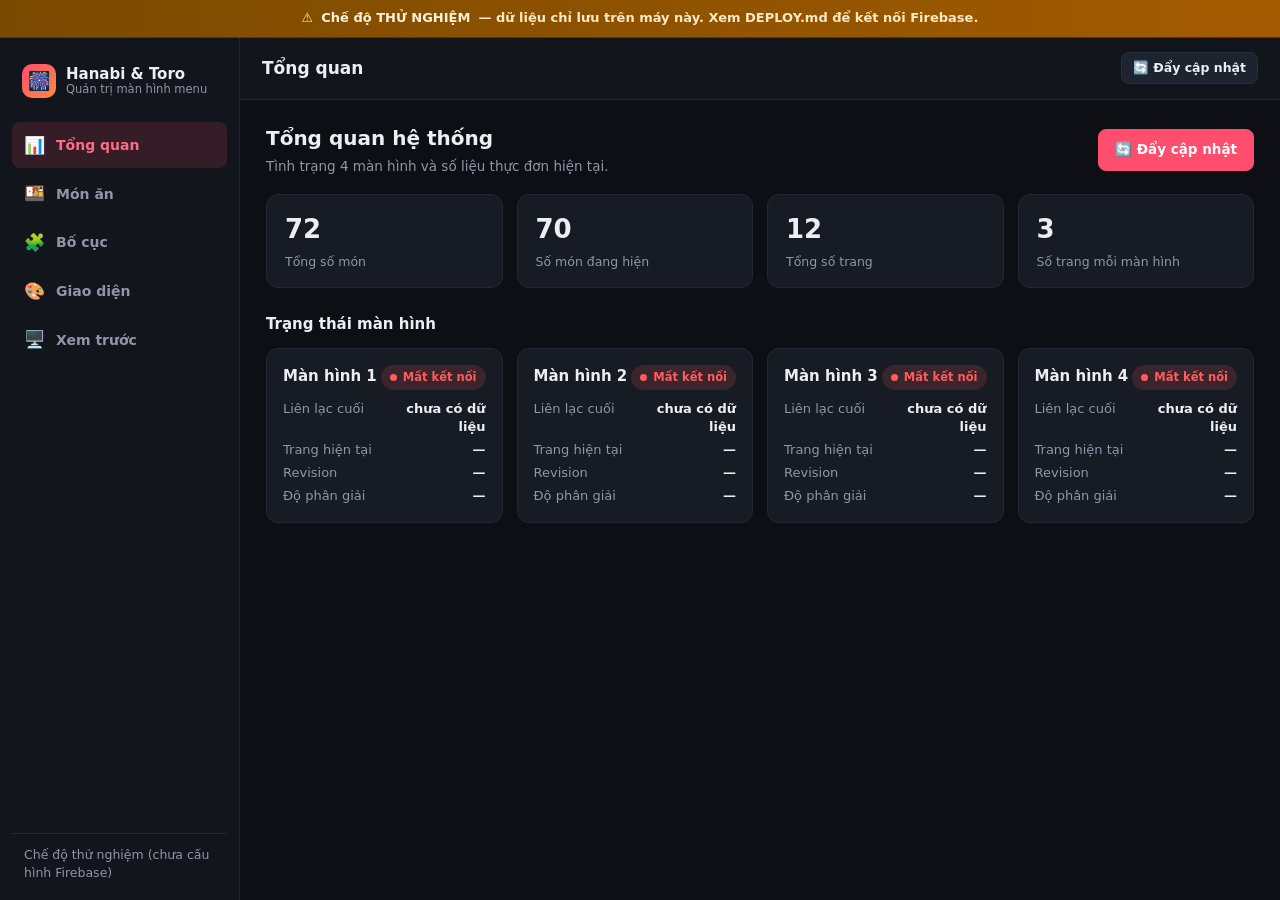
==== commit 18d6d94b: "feat(display): adapt the screens to the 4K Android signage panels Sizing no longer depends on the vi" ====
--- a/public/admin/index.html
+++ b/public/admin/index.html
@@ -188,6 +188,17 @@
             <div class="control-card">
               <h4>Đơn vị tiền tệ</h4>
               <input type="text" id="currencyInput" placeholder="zł" maxlength="6" />
+            </div>
+
+            <div class="control-card">
+              <h4>Giờ tự tải lại màn hình</h4>
+              <div class="slider-row">
+                <input type="range" id="reloadHourSlider" min="0" max="23" step="1" value="4" />
+                <span class="slider-val" id="reloadHourVal">04:00</span>
+              </div>
+              <p class="field-hint">
+                Mỗi ngày, đúng 1 lần vào giờ này (giờ địa phương của màn hình), cả 4 màn hình tự tải lại trang để dọn bộ nhớ trình duyệt tích tụ khi chạy 24/7. Nên chọn giờ quán đóng cửa/vắng khách.
+              </p>
             </div>
           </div>
 
@@ -377,6 +388,76 @@
 <!-- Ngăn xếp thông báo -->
 <div class="toast-stack" id="toastStack"></div>
 
+<!-- ============================================================
+     LƯỚI AN TOÀN TƯƠNG THÍCH (Problem 3) — thiết bị chạy admin (điện thoại,
+     máy tính cũ...) có thể dùng trình duyệt không hiểu ES module / optional
+     chaining `?.` / nullish coalescing `??` (cần Chromium 80+). Nếu vậy,
+     admin.js lỗi cú pháp âm thầm và người quản trị chỉ thấy TRANG TRẮNG. 2
+     script dưới đây là "bảo hiểm rẻ tiền":
+       1) Script classic (KHÔNG type=module) dùng THUẦN cú pháp ES5 (var,
+          function, không arrow fn/let/const/template literal) để bản thân nó
+          không bao giờ là thứ gây lỗi — tự kiểm tra bằng new Function() xem
+          `?.`/`??` có parse được không.
+       2) <script nomodule> — chỉ chạy trên trình duyệt KHÔNG hiểu
+          type="module" chút nào (tự ẩn ở trình duyệt hiện đại).
+     Nếu tương thích, không có gì hiển thị và luồng cũ chạy y hệt trước đây.
+     ============================================================ -->
+<script>
+(function () {
+  function supportsModernSyntax() {
+    try {
+      new Function("var a = {}; return a?.b ?? 1;");
+      return true;
+    } catch (e) {
+      return false;
+    }
+  }
+  function chromeVersion(ua) {
+    var m = /Chrome\/([0-9]+)/.exec(ua || "");
+    return m ? m[1] : "?";
+  }
+  window.__hbtShowFallback = function (msg) {
+    if (document.getElementById("hbt-compat-fallback")) return;
+    var ua = (navigator && navigator.userAgent) || "(không đọc được User-Agent)";
+    var ver = chromeVersion(ua);
+    var render = function () {
+      var div = document.createElement("div");
+      div.id = "hbt-compat-fallback";
+      div.setAttribute("style",
+        "position:fixed;inset:0;z-index:2147483647;display:flex;" +
+        "flex-direction:column;align-items:center;justify-content:center;" +
+        "gap:16px;text-align:center;background:#141414;color:#f5f0e6;" +
+        "font-family:Arial,Helvetica,sans-serif;padding:6vw;box-sizing:border-box;");
+      var h = document.createElement("div");
+      h.setAttribute("style", "font-size:min(6vw,32px);font-weight:bold;line-height:1.4;max-width:90vw;");
+      h.appendChild(document.createTextNode(msg));
+      var p = document.createElement("div");
+      p.setAttribute("style", "font-size:min(2.4vw,15px);opacity:.65;max-width:90vw;word-break:break-word;");
+      p.appendChild(document.createTextNode("Chrome " + ver + " — " + ua));
+      div.appendChild(h);
+      div.appendChild(p);
+      document.body.appendChild(div);
+    };
+    if (document.body) render();
+    else document.addEventListener("DOMContentLoaded", render);
+  };
+  if (!supportsModernSyntax()) {
+    window.__hbtShowFallback(
+      "Trình duyệt trên thiết bị này quá cũ để chạy trang quản trị (cần Chrome phiên bản 80 trở lên). Vui lòng báo bộ phận kỹ thuật kèm thông tin bên dưới, hoặc mở trang này bằng trình duyệt Chrome mới hơn."
+    );
+  }
+})();
+</script>
+<script nomodule>
+(function () {
+  if (window.__hbtShowFallback) {
+    window.__hbtShowFallback(
+      "Trình duyệt trên thiết bị này không hỗ trợ công nghệ bắt buộc của trang (ES Modules). Vui lòng cập nhật trình duyệt hoặc báo bộ phận kỹ thuật kèm thông tin bên dưới."
+    );
+  }
+})();
+</script>
+
 <script type="module" src="admin.js"></script>
 </body>
 </html>
--- a/public/admin/admin.css
+++ b/public/admin/admin.css
@@ -126,6 +126,13 @@
   justify-content: center;
   gap: 8px;
   flex-wrap: wrap;
+  /* .app-shell là CSS grid 2 cột. Banner phải chiếm TRỌN CHIỀU RỘNG (cả 2 cột)
+     ở hàng đầu — nếu không, lưới tự động xếp banner vào ô (hàng 1, cột 1) rồi
+     đẩy sidebar vào (hàng 1, cột 2) và toàn bộ nội dung .app-main xuống (hàng 2,
+     cột 1), khiến khu vực nội dung bị nhồi vào đúng bề rộng cột sidebar (240px)
+     và trống trơn bên phải — chỉ xảy ra khi banner DEMO đang hiển thị (mục 4
+     ARCHITECTURE.md, chế độ DEMO_MODE). */
+  grid-column: 1 / -1;
 }
 .demo-banner strong { color: #fff2d9; }
 
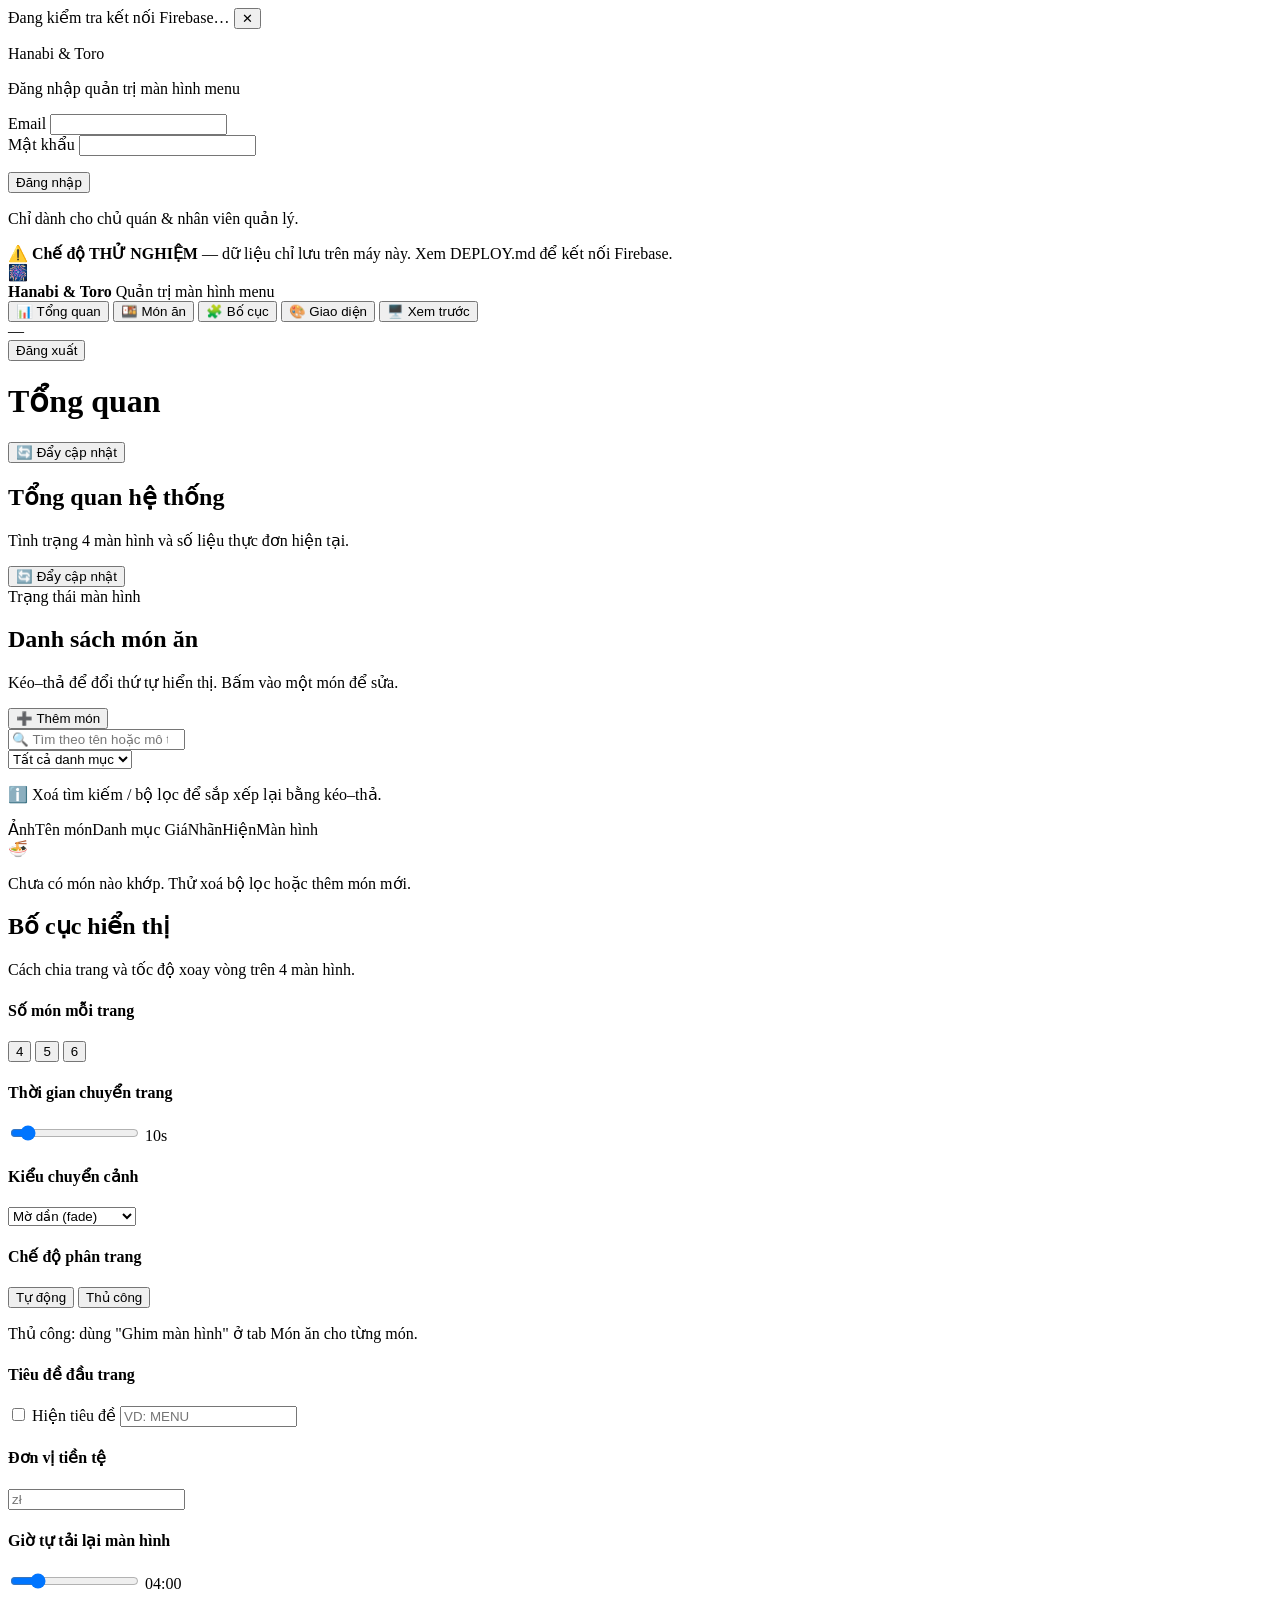
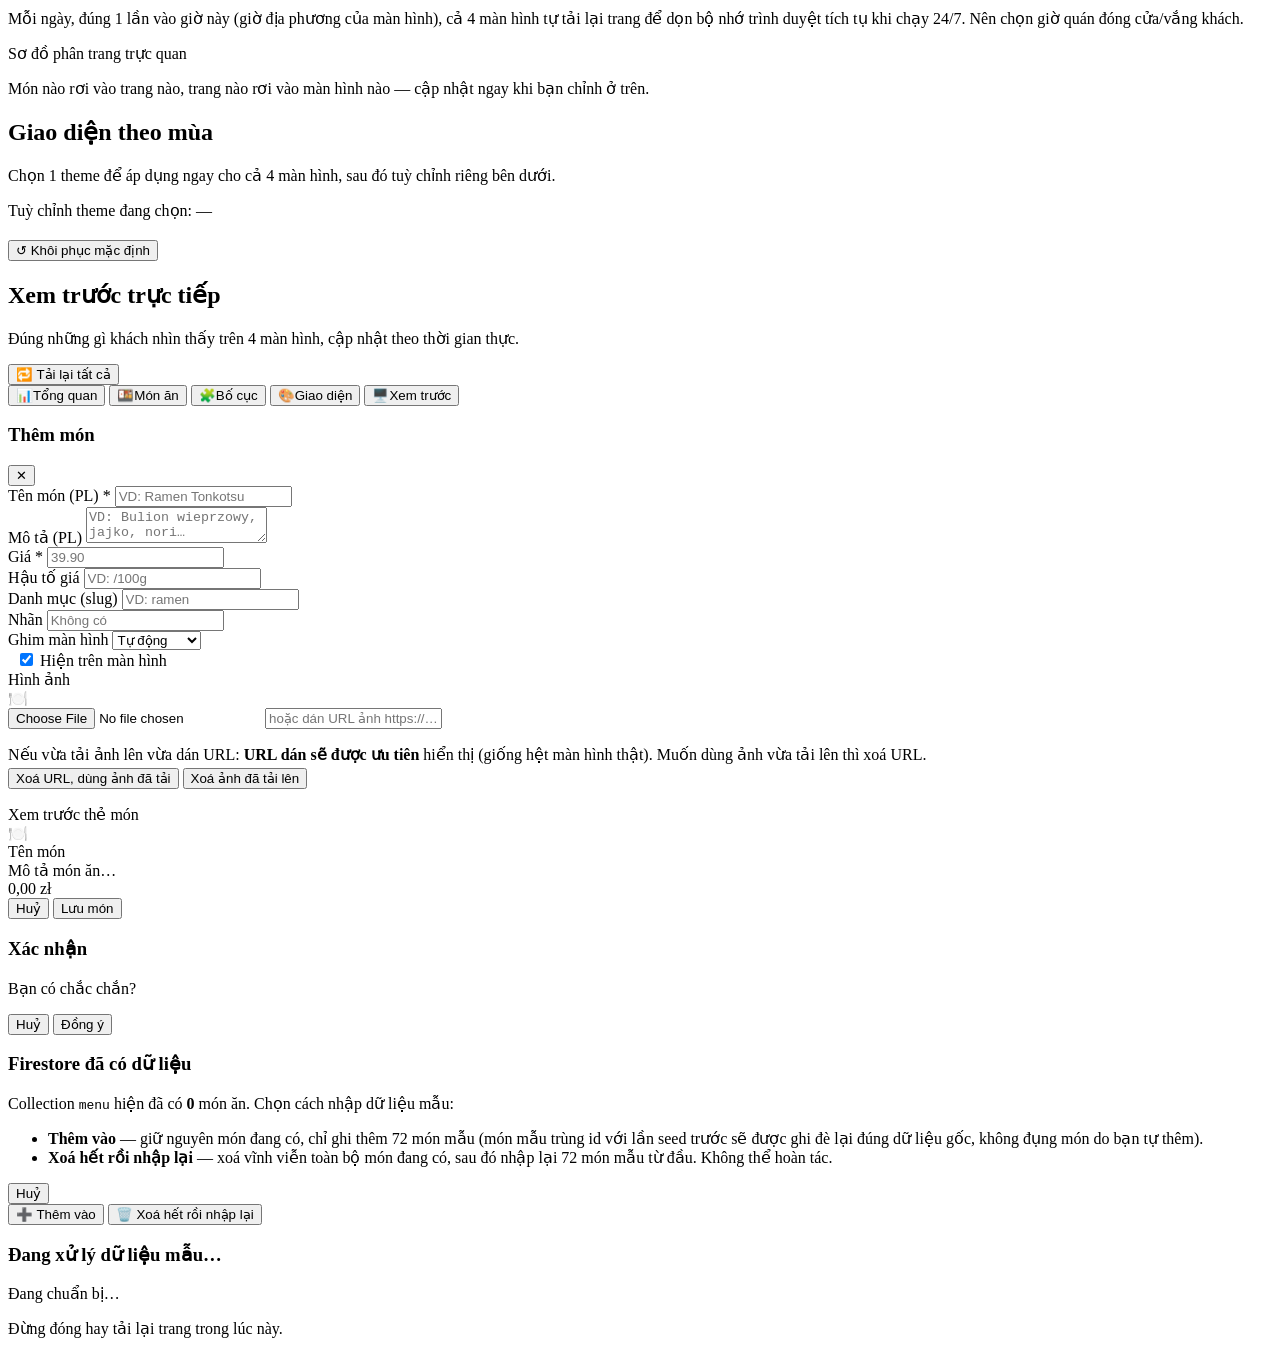
==== commit d313eae9: "fix(admin): load the panel's assets from an absolute path The panel is served at /admin through a re" ====
--- a/public/admin/index.html
+++ b/public/admin/index.html
@@ -5,9 +5,24 @@
 <meta name="viewport" content="width=device-width, initial-scale=1, maximum-scale=1" />
 <title>Quản trị Menu — Hanabi &amp; Toro</title>
 <meta name="robots" content="noindex, nofollow" />
-<link rel="stylesheet" href="admin.css" />
+<link rel="icon" href="data:image/svg+xml,%3Csvg xmlns='http://www.w3.org/2000/svg' viewBox='0 0 100 100'%3E%3Ctext y='.9em' font-size='90'%3E%F0%9F%8E%86%3C/text%3E%3C/svg%3E">
+<link rel="stylesheet" href="/admin/admin.css" />
 </head>
 <body>
+
+<!-- ============================================================
+     Preflight (Blocker 2) — banner chẩn đoán cấu hình Firebase, chạy
+     khi !DEMO, ĐỘC LẬP với đăng nhập (hiện cả trên màn hình đăng nhập
+     vì config/Firestore/Auth hỏng có thể chính là lý do không đăng
+     nhập được). admin.js đổ nội dung + ẩn/hiện khối này.
+     ============================================================ -->
+<div id="preflightPanel" class="preflight-panel hidden" role="status">
+  <div class="preflight-panel__head">
+    <span id="preflightTitle">Đang kiểm tra kết nối Firebase…</span>
+    <button type="button" class="btn btn-icon btn-ghost" id="preflightDismiss" title="Ẩn">✕</button>
+  </div>
+  <ul class="preflight-list" id="preflightList"></ul>
+</div>
 
 <!-- ============================================================
      Màn hình đăng nhập — chỉ hiện khi CHƯA đăng nhập và KHÔNG ở
@@ -94,6 +109,10 @@
 
           <div class="section-title">Trạng thái màn hình</div>
           <div class="screen-grid" id="screenGrid"><!-- JS render --></div>
+
+          <!-- Nhập/xoá dữ liệu mẫu (Blocker 1) — admin.js ẩn hẳn ở DEMO,
+               nổi bật khi `menu` rỗng, thu gọn khi đã có dữ liệu. -->
+          <div id="seedPanelWrap"><!-- JS render --></div>
         </section>
 
         <!-- ============ TAB 2: MÓN ĂN ============ -->
@@ -381,6 +400,43 @@
     <div class="modal__foot">
       <button type="button" class="btn" id="confirmModalCancel">Huỷ</button>
       <button type="button" class="btn btn-danger" id="confirmModalOk">Đồng ý</button>
+    </div>
+  </div>
+</div>
+
+<!-- ============================================================
+     Modal 3 lựa chọn khi nhập dữ liệu mẫu mà `menu` ĐÃ có dữ liệu
+     (Blocker 1) — "thêm vào" và "xoá hết rồi nhập lại" là 2 hành
+     động khác hẳn nhau, KHÔNG dùng chung 1 nút "Đồng ý" mập mờ.
+     ============================================================ -->
+<div id="seedChoiceModalOverlay" class="modal-overlay hidden">
+  <div class="modal modal-sm" role="alertdialog" aria-modal="true">
+    <div class="modal__head"><h3>Firestore đã có dữ liệu</h3></div>
+    <div class="modal__body">
+      <p>Collection <code>menu</code> hiện đã có <strong id="seedChoiceCount">0</strong> món ăn. Chọn cách nhập dữ liệu mẫu:</p>
+      <ul class="seed-choice-list">
+        <li><strong>Thêm vào</strong> — giữ nguyên món đang có, chỉ ghi thêm 72 món mẫu (món mẫu trùng id với lần seed trước sẽ được ghi đè lại đúng dữ liệu gốc, không đụng món do bạn tự thêm).</li>
+        <li><strong>Xoá hết rồi nhập lại</strong> — xoá vĩnh viễn toàn bộ món đang có, sau đó nhập lại 72 món mẫu từ đầu. Không thể hoàn tác.</li>
+      </ul>
+    </div>
+    <div class="modal__foot seed-choice-foot">
+      <button type="button" class="btn" id="seedChoiceCancelBtn">Huỷ</button>
+      <div class="seed-choice-foot__actions">
+        <button type="button" class="btn" id="seedChoiceAddBtn">➕ Thêm vào</button>
+        <button type="button" class="btn btn-danger" id="seedChoiceReplaceBtn">🗑️ Xoá hết rồi nhập lại</button>
+      </div>
+    </div>
+  </div>
+</div>
+
+<!-- Modal tiến trình nhập/xoá dữ liệu mẫu (batched writes) -->
+<div id="seedProgressModalOverlay" class="modal-overlay hidden">
+  <div class="modal modal-sm" role="alertdialog" aria-modal="true">
+    <div class="modal__head"><h3>Đang xử lý dữ liệu mẫu…</h3></div>
+    <div class="modal__body">
+      <p class="seed-progress-label" id="seedProgressLabel">Đang chuẩn bị…</p>
+      <div class="seed-progress-track"><div class="seed-progress-bar" id="seedProgressBar"></div></div>
+      <p class="field-hint">Đừng đóng hay tải lại trang trong lúc này.</p>
     </div>
   </div>
 </div>
@@ -458,6 +514,6 @@
 })();
 </script>
 
-<script type="module" src="admin.js"></script>
+<script type="module" src="/admin/admin.js"></script>
 </body>
 </html>
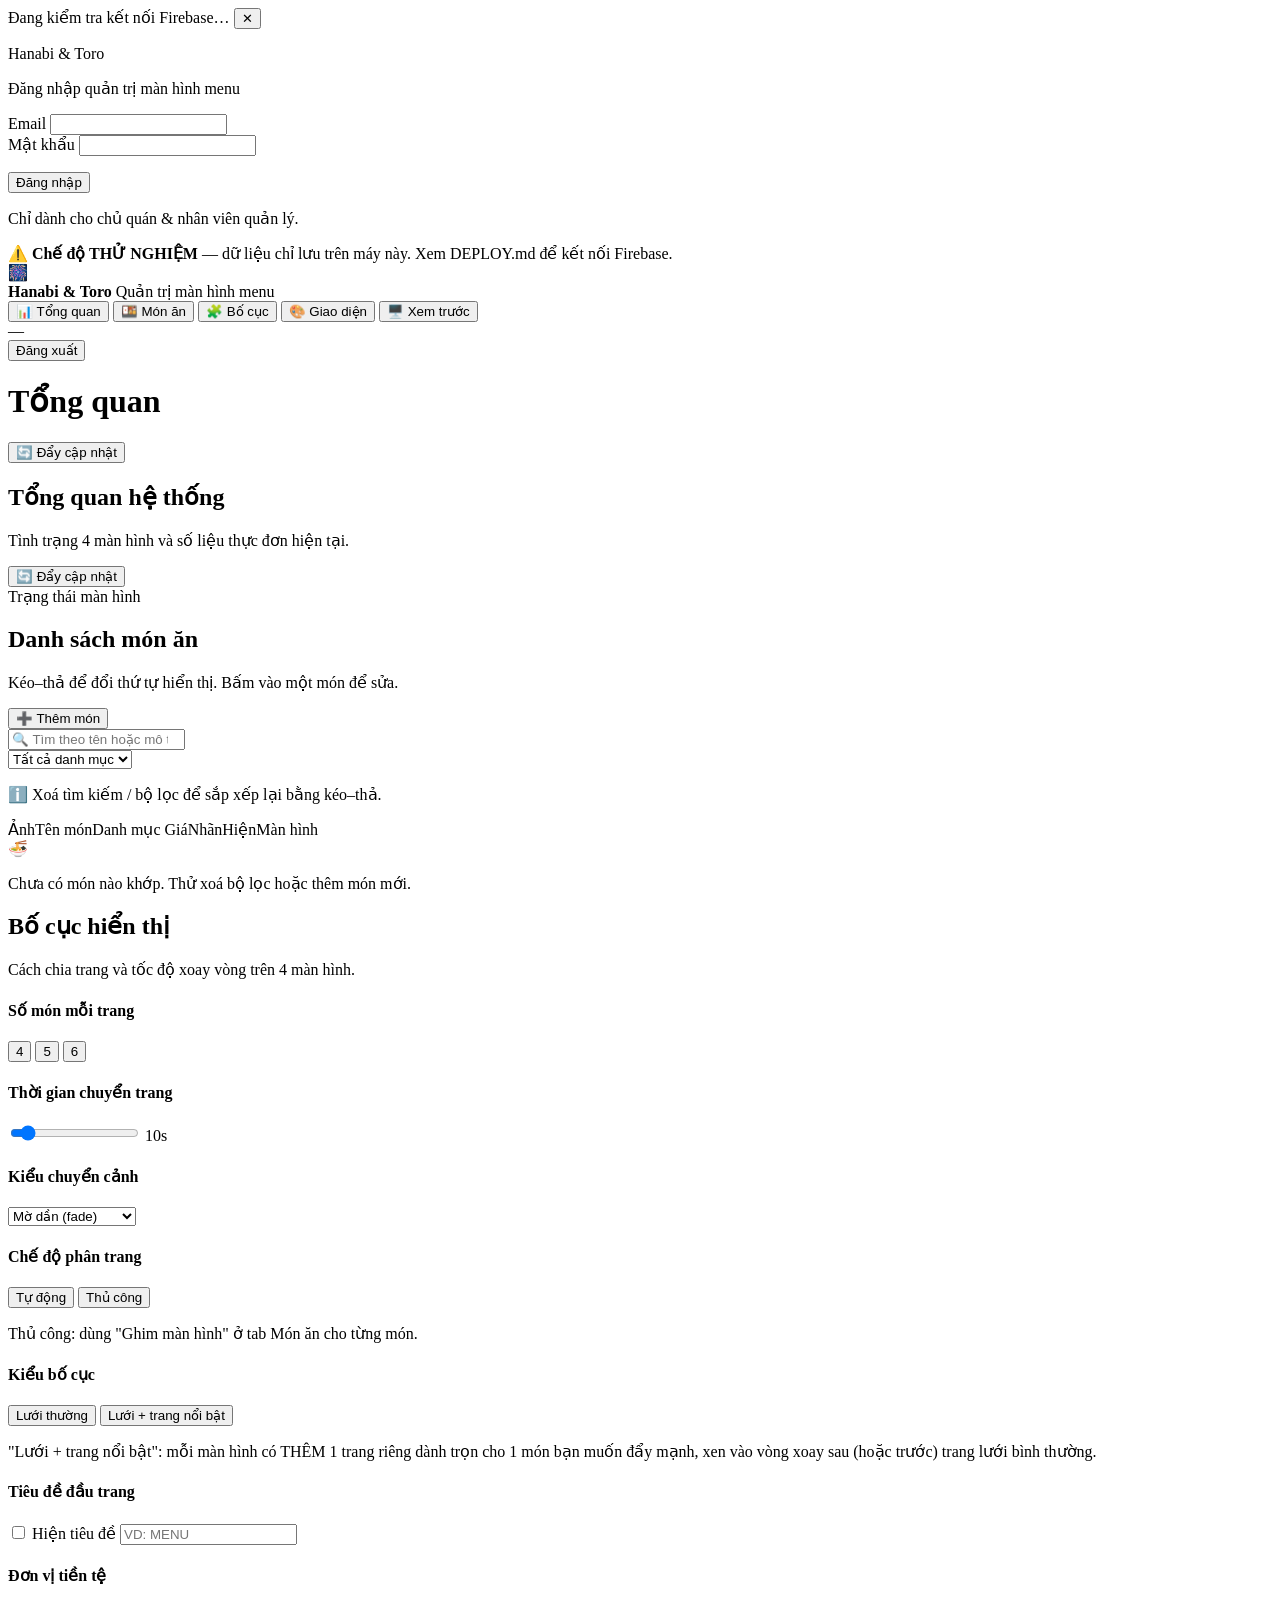
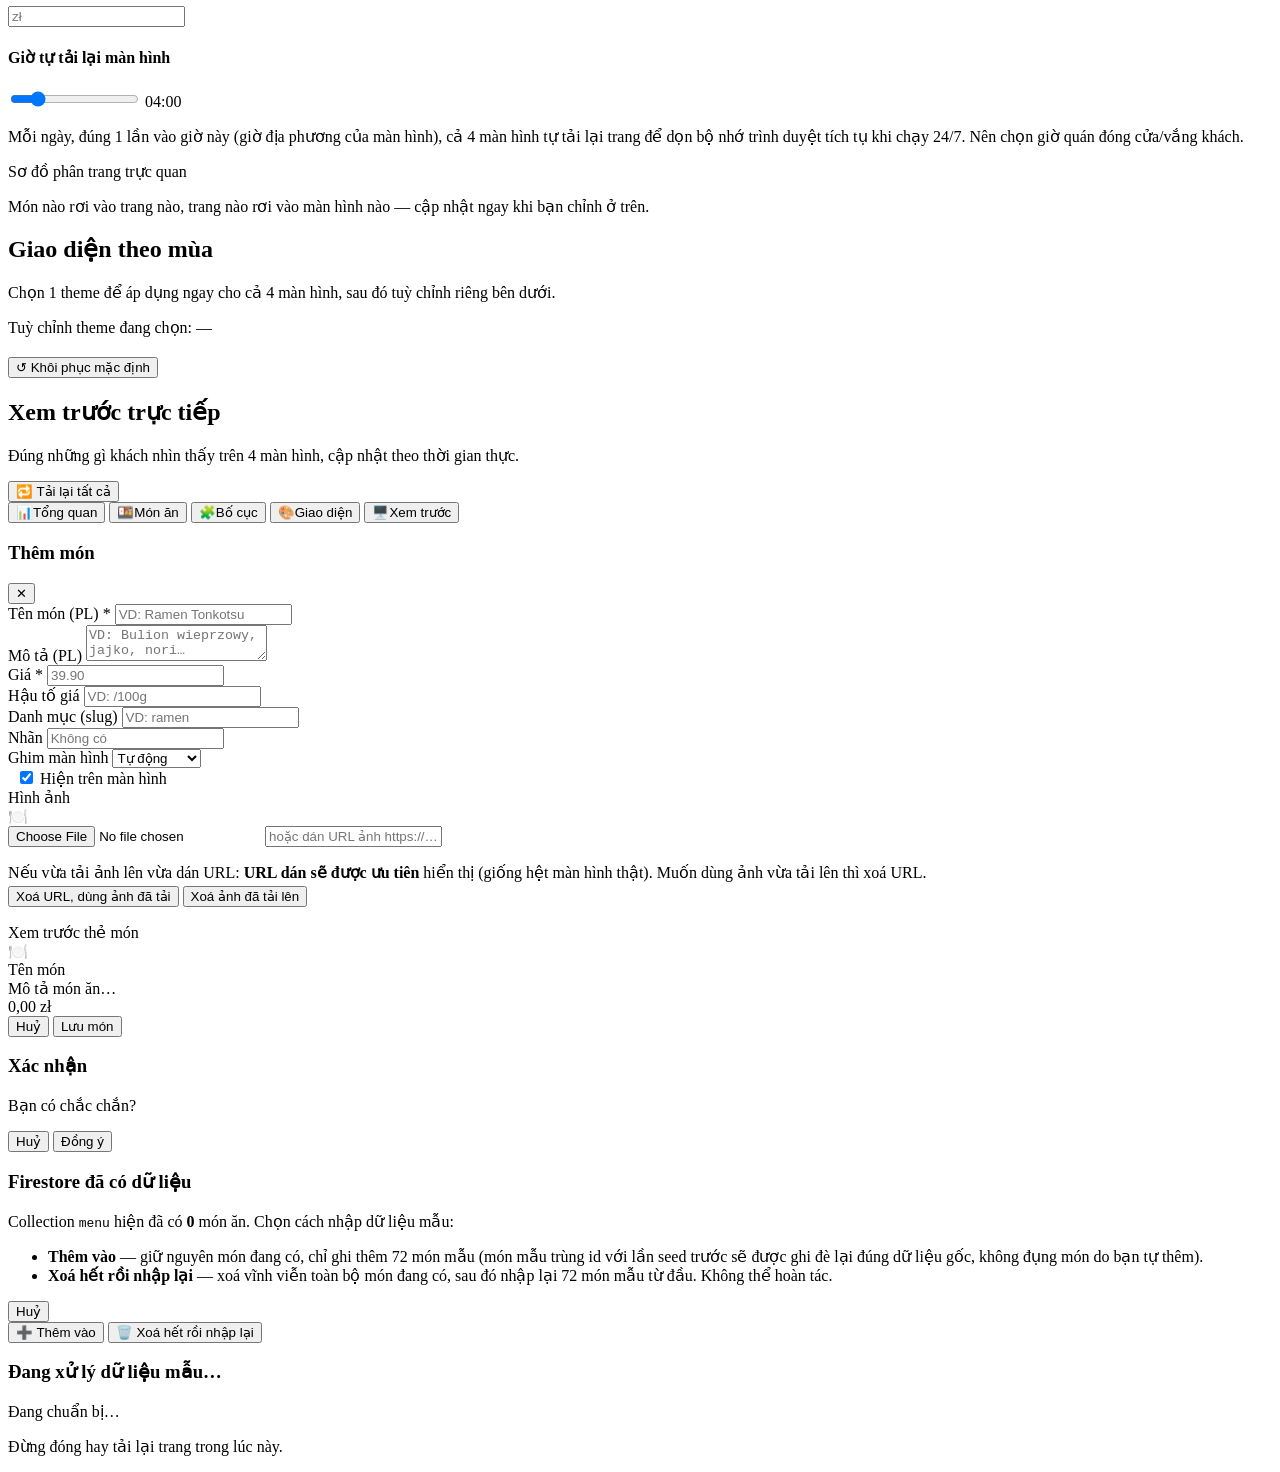
==== commit 5d26b639: "wip(display): flat edge-to-edge cards, dish photos, featured-page mode Restores the approved flat tr" ====
--- a/public/admin/index.html
+++ b/public/admin/index.html
@@ -192,6 +192,32 @@
                 <button data-val="manual">Thủ công</button>
               </div>
               <p class="field-hint">Thủ công: dùng "Ghim màn hình" ở tab Món ăn cho từng món.</p>
+            </div>
+
+            <div class="control-card">
+              <h4>Kiểu bố cục</h4>
+              <div class="segmented" id="layoutModeSeg">
+                <button data-val="grid">Lưới thường</button>
+                <button data-val="grid+featured">Lưới + trang nổi bật</button>
+              </div>
+              <p class="field-hint">
+                "Lưới + trang nổi bật": mỗi màn hình có THÊM 1 trang riêng dành trọn cho 1 món bạn muốn đẩy mạnh, xen vào vòng xoay sau (hoặc trước) trang lưới bình thường.
+              </p>
+            </div>
+
+            <div class="control-card" id="featuredCard" hidden>
+              <h4>Món nổi bật theo từng màn hình</h4>
+              <div class="featured-screen-grid" id="featuredScreenGrid"><!-- JS render --></div>
+              <div style="margin-top:14px;">
+                <h4 style="margin-bottom:6px;">Vị trí trang nổi bật</h4>
+                <div class="segmented" id="featuredPositionSeg">
+                  <button data-val="after">Sau trang lưới</button>
+                  <button data-val="before">Trước trang lưới</button>
+                </div>
+              </div>
+              <p class="field-hint">
+                Áp dụng cho cả 4 màn hình cùng lúc. Bạn KHÔNG cần chọn đủ 4 màn hình — màn hình chưa chọn món nổi bật vẫn hiện đúng trang lưới như bình thường, không bao giờ bị bỏ trống.
+              </p>
             </div>
 
             <div class="control-card">
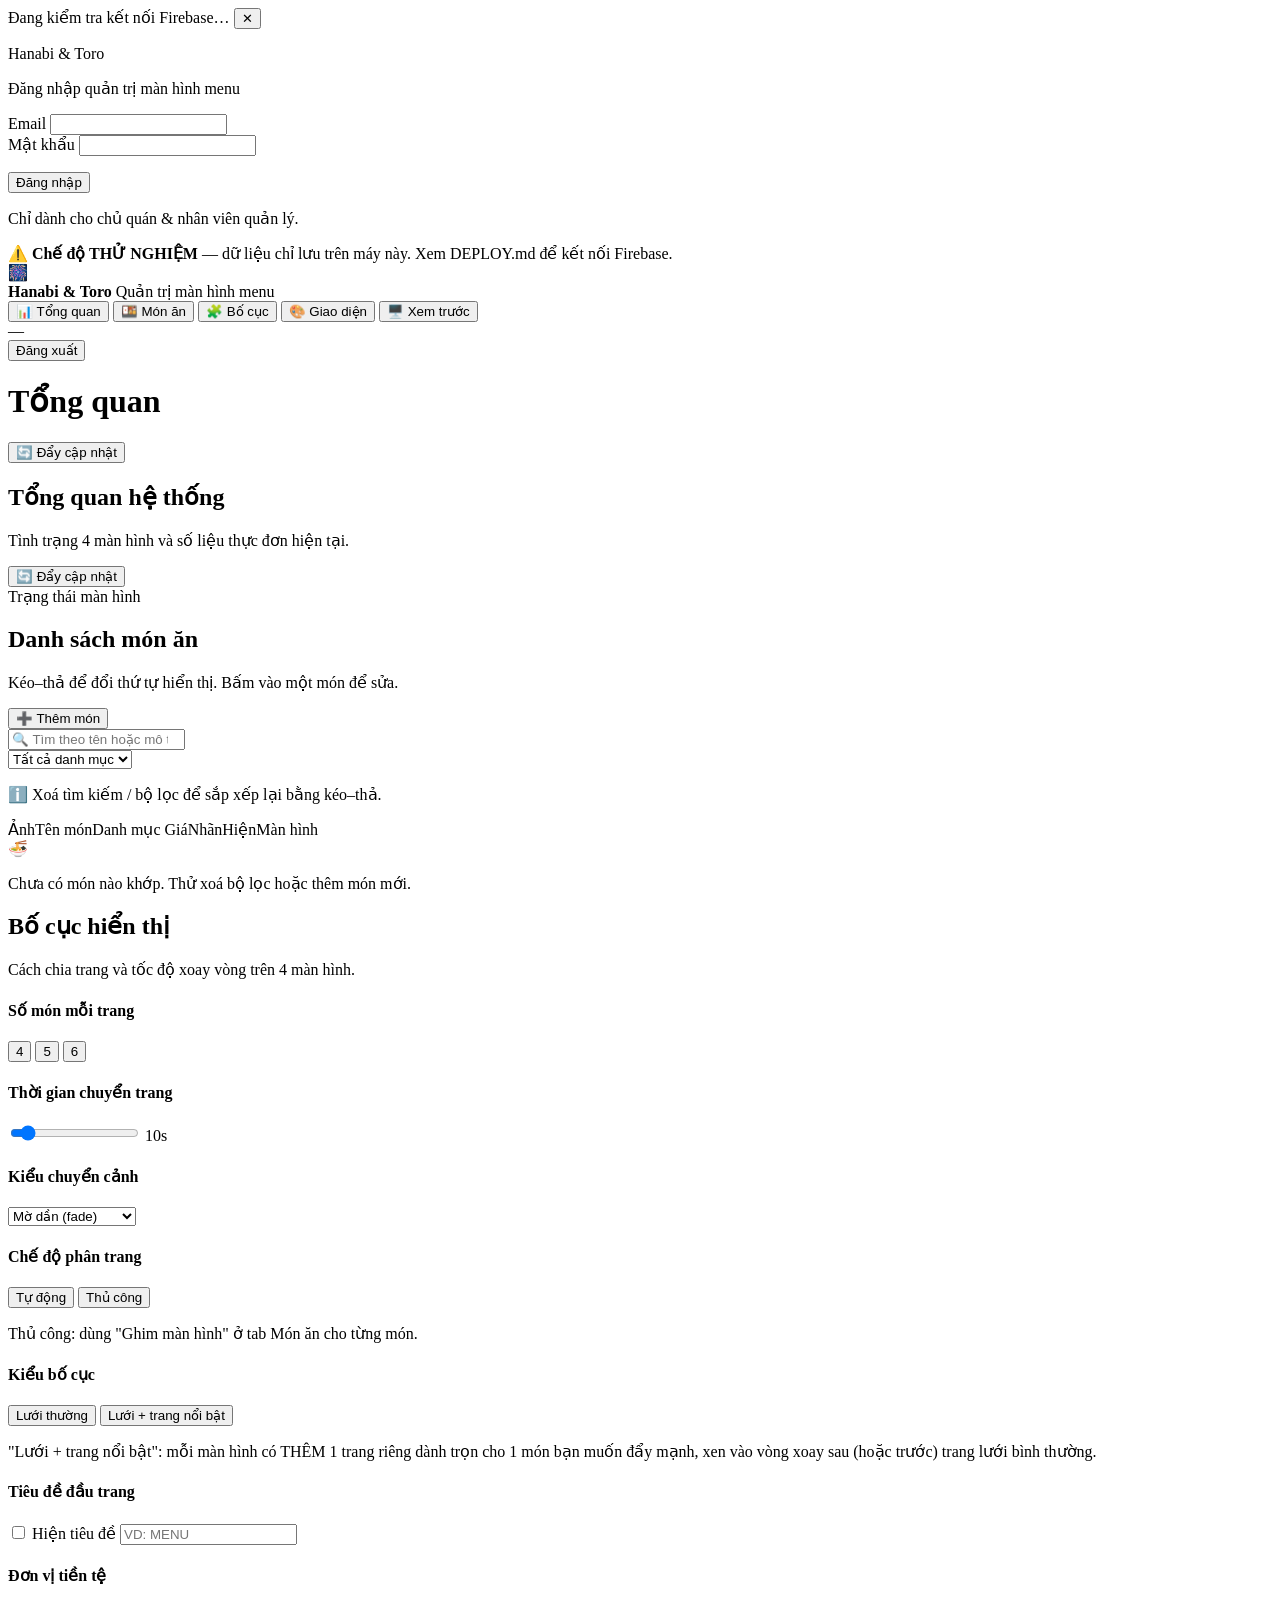
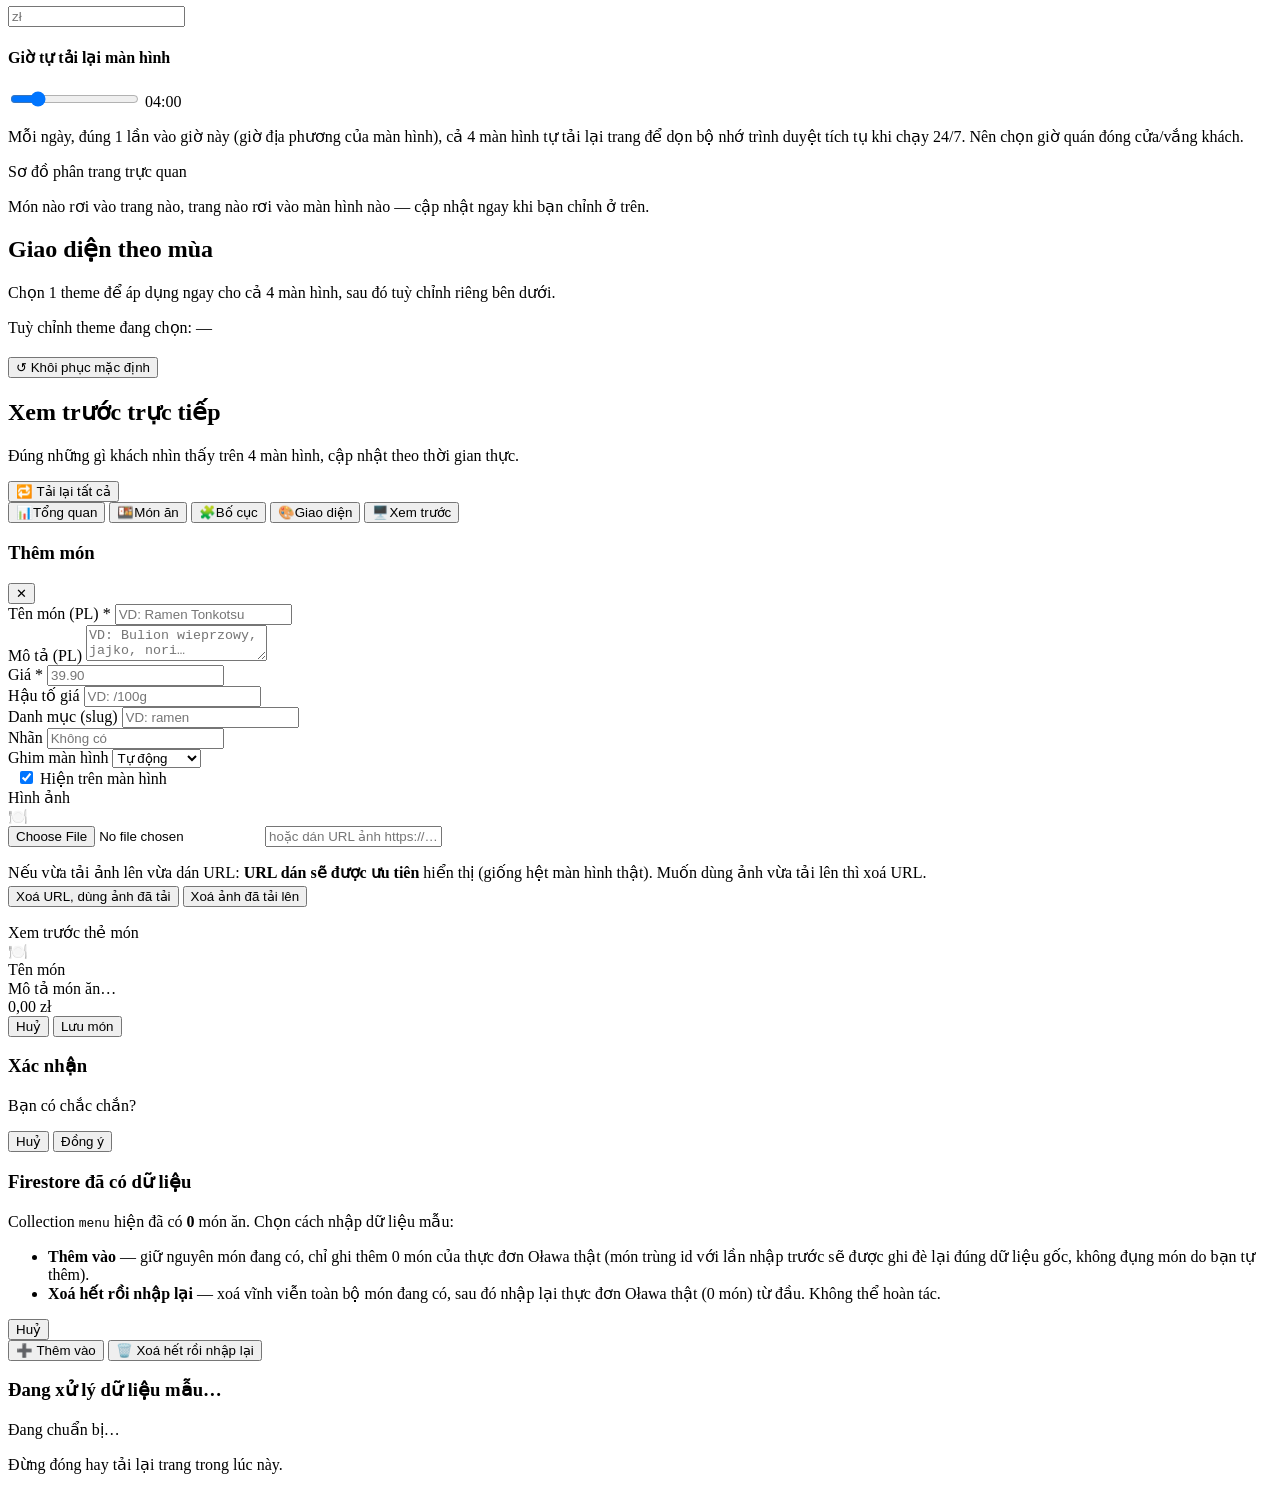
==== commit 9c6e60af: "fix(admin): surface the menu import and stop the count going stale The owner went looking for the im" ====
--- a/public/admin/index.html
+++ b/public/admin/index.html
@@ -110,8 +110,11 @@
           <div class="section-title">Trạng thái màn hình</div>
           <div class="screen-grid" id="screenGrid"><!-- JS render --></div>
 
-          <!-- Nhập/xoá dữ liệu mẫu (Blocker 1) — admin.js ẩn hẳn ở DEMO,
-               nổi bật khi `menu` rỗng, thu gọn khi đã có dữ liệu. -->
+          <!-- Nhập/xoá dữ liệu mẫu (Blocker 1) — admin.js ẩn hẳn ở DEMO. Nút
+               nhập thực đơn LUÔN hiện thẳng (được modal 3 lựa chọn bảo vệ khi
+               `menu` đã có dữ liệu); chỉ nút xoá-không-nhập-lại là thu gọn
+               sau <details>, vì đó là thao tác duy nhất không hỏi lại gì
+               thêm. -->
           <div id="seedPanelWrap"><!-- JS render --></div>
         </section>
 
@@ -441,8 +444,8 @@
     <div class="modal__body">
       <p>Collection <code>menu</code> hiện đã có <strong id="seedChoiceCount">0</strong> món ăn. Chọn cách nhập dữ liệu mẫu:</p>
       <ul class="seed-choice-list">
-        <li><strong>Thêm vào</strong> — giữ nguyên món đang có, chỉ ghi thêm 72 món mẫu (món mẫu trùng id với lần seed trước sẽ được ghi đè lại đúng dữ liệu gốc, không đụng món do bạn tự thêm).</li>
-        <li><strong>Xoá hết rồi nhập lại</strong> — xoá vĩnh viễn toàn bộ món đang có, sau đó nhập lại 72 món mẫu từ đầu. Không thể hoàn tác.</li>
+        <li><strong>Thêm vào</strong> — giữ nguyên món đang có, chỉ ghi thêm <span class="seed-import-count">0</span> món của thực đơn Oława thật (món trùng id với lần nhập trước sẽ được ghi đè lại đúng dữ liệu gốc, không đụng món do bạn tự thêm).</li>
+        <li><strong>Xoá hết rồi nhập lại</strong> — xoá vĩnh viễn toàn bộ món đang có, sau đó nhập lại thực đơn Oława thật (<span class="seed-import-count">0</span> món) từ đầu. Không thể hoàn tác.</li>
       </ul>
     </div>
     <div class="modal__foot seed-choice-foot">
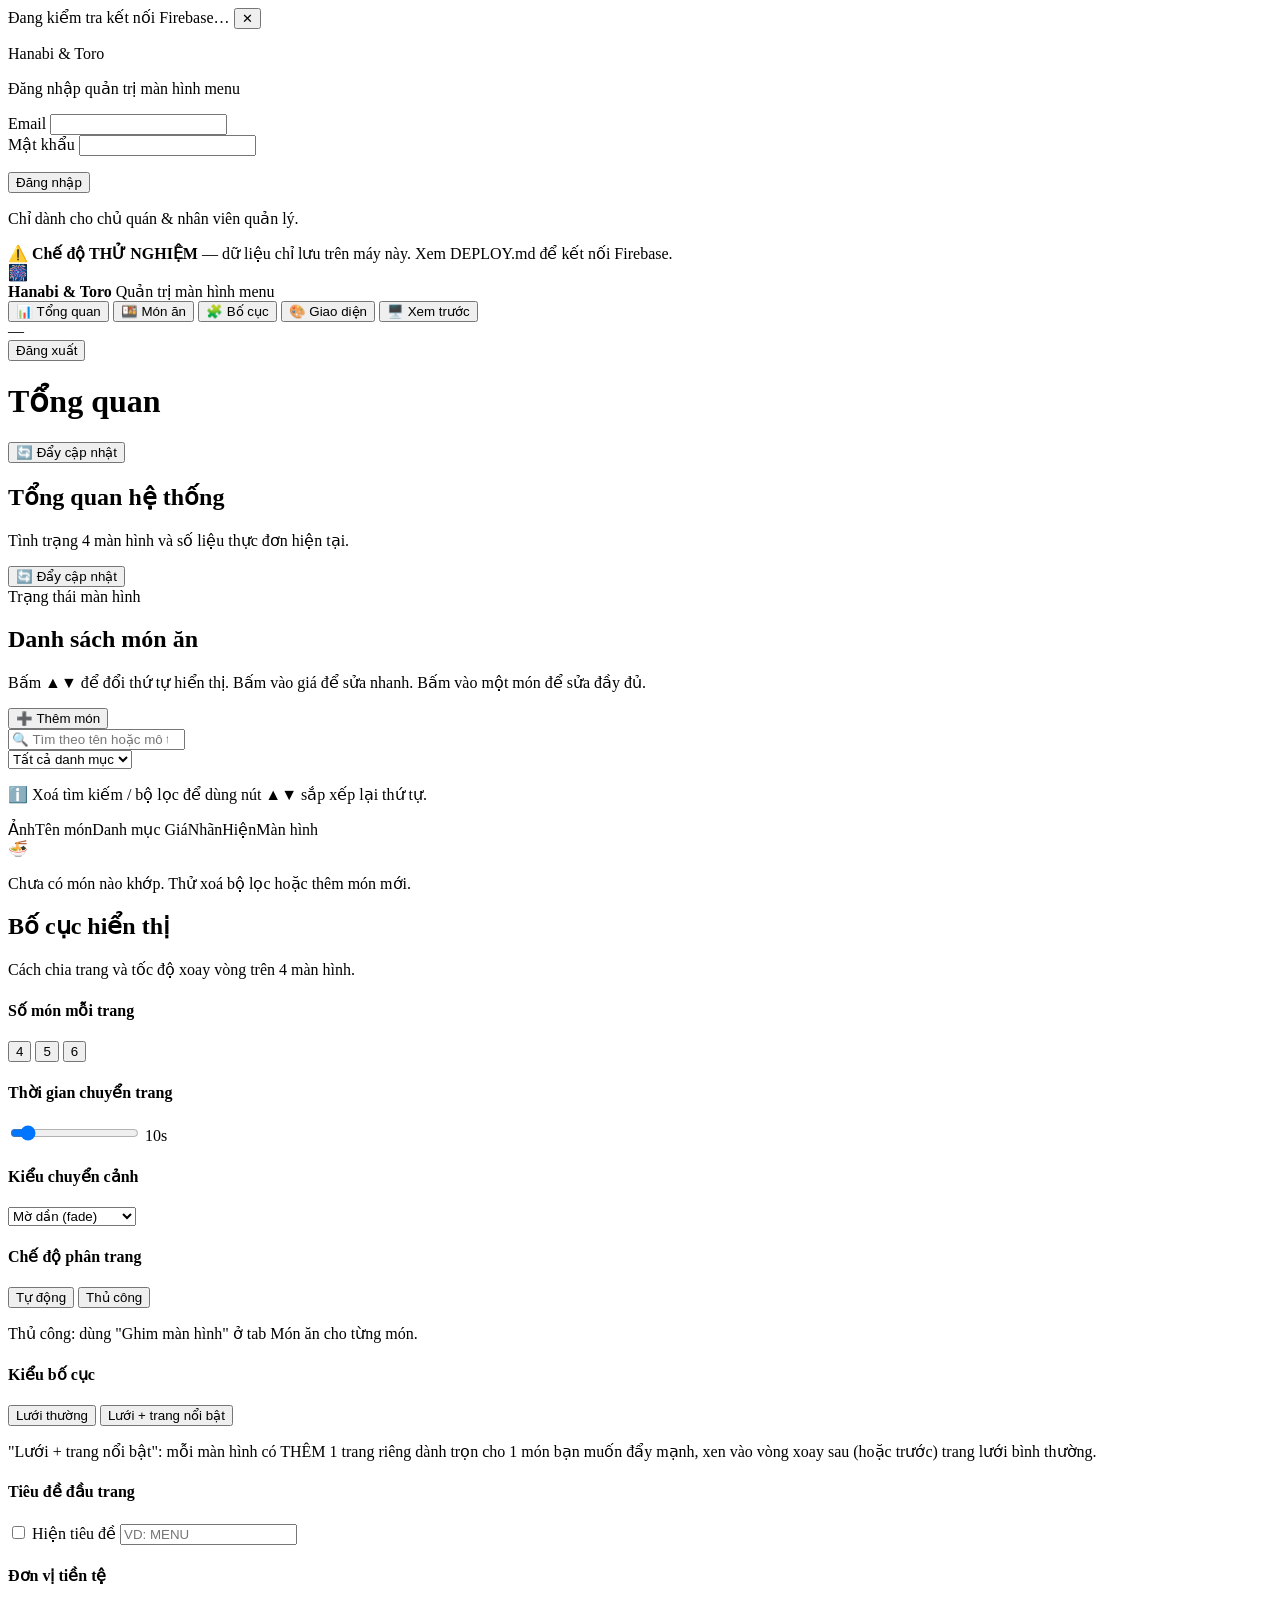
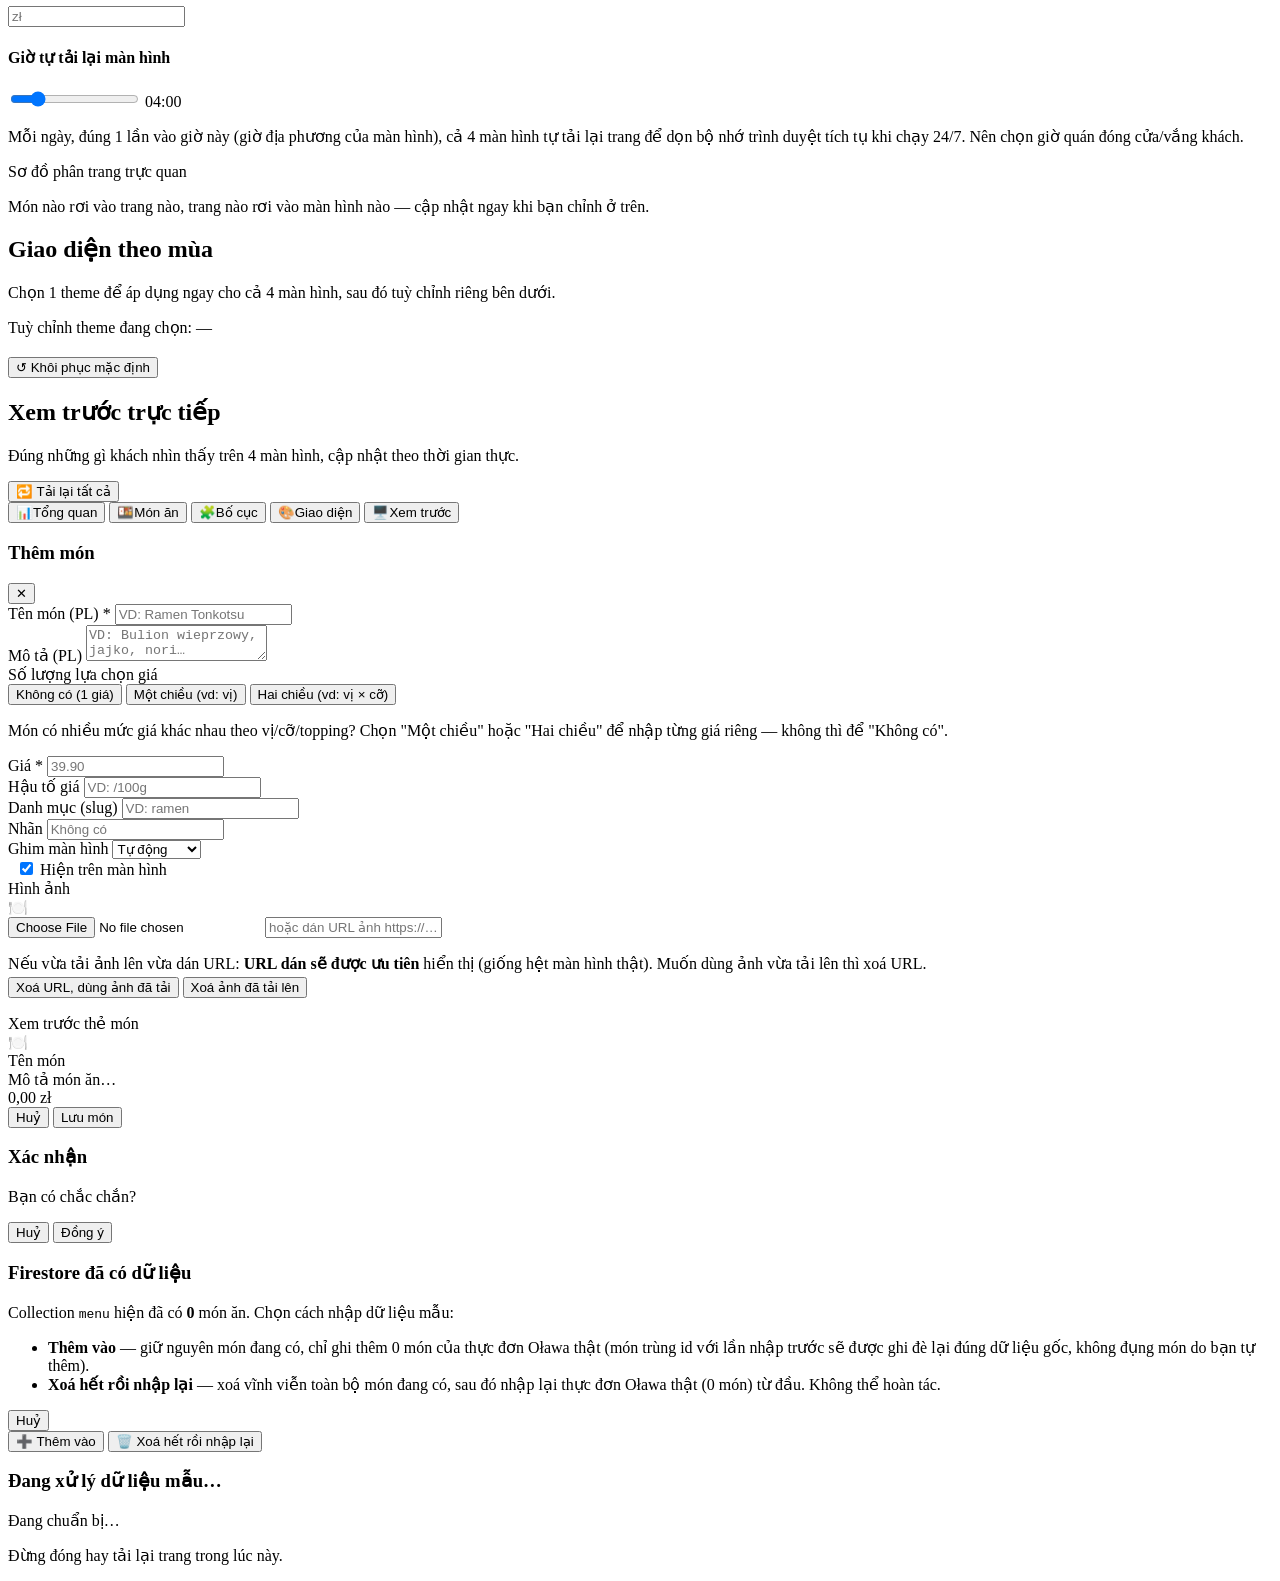
==== commit bc3f0dcf: "feat(admin): variant editing, and an admin usable from a phone The owner works only from a phone, be" ====
--- a/public/admin/index.html
+++ b/public/admin/index.html
@@ -123,7 +123,7 @@
           <div class="panel-head">
             <div>
               <h2>Danh sách món ăn</h2>
-              <p class="panel-desc">Kéo–thả để đổi thứ tự hiển thị. Bấm vào một món để sửa.</p>
+              <p class="panel-desc">Bấm ▲▼ để đổi thứ tự hiển thị. Bấm vào giá để sửa nhanh. Bấm vào một món để sửa đầy đủ.</p>
             </div>
             <button class="btn btn-primary" id="addItemBtn">➕ Thêm món</button>
           </div>
@@ -137,7 +137,7 @@
             </select>
           </div>
           <p class="filter-hint hidden" id="dndDisabledHint">
-            ℹ️ Xoá tìm kiếm / bộ lọc để sắp xếp lại bằng kéo–thả.
+            ℹ️ Xoá tìm kiếm / bộ lọc để dùng nút ▲▼ sắp xếp lại thứ tự.
           </p>
 
           <div class="item-list-head">
@@ -327,13 +327,27 @@
             <textarea id="fDesc" placeholder="VD: Bulion wieprzowy, jajko, nori…"></textarea>
           </div>
 
-          <div class="field">
+          <div class="field full">
+            <label>Số lượng lựa chọn giá</label>
+            <div class="segmented" id="variantModeSeg">
+              <button type="button" data-val="none">Không có (1 giá)</button>
+              <button type="button" data-val="one">Một chiều (vd: vị)</button>
+              <button type="button" data-val="two">Hai chiều (vd: vị × cỡ)</button>
+            </div>
+            <p class="field-hint">Món có nhiều mức giá khác nhau theo vị/cỡ/topping? Chọn "Một chiều" hoặc "Hai chiều" để nhập từng giá riêng — không thì để "Không có".</p>
+          </div>
+
+          <div class="field" id="flatPriceField">
             <label for="fPrice">Giá *</label>
             <input type="number" id="fPrice" step="0.01" min="0" required placeholder="39.90" />
           </div>
           <div class="field">
             <label for="fPriceSuffix">Hậu tố giá</label>
             <input type="text" id="fPriceSuffix" placeholder="VD: /100g" />
+          </div>
+
+          <div class="field full hidden" id="variantEditorWrap">
+            <div id="variantEditorBody"><!-- JS render: danh sách 1 chiều hoặc bảng 2 chiều --></div>
           </div>
 
           <div class="field">
@@ -376,7 +390,7 @@
               <div class="image-picker__drop" id="imageDropPreview">🍽️</div>
               <div class="image-picker__controls">
                 <input type="file" id="fImageFile" accept="image/*" />
-                <input type="url" id="fImageUrl" placeholder="hoặc dán URL ảnh https://…" />
+                <input type="text" inputmode="url" id="fImageUrl" placeholder="hoặc dán URL ảnh https://… (hoặc /assets/…)" />
                 <p class="image-win-note">
                   Nếu vừa tải ảnh lên vừa dán URL: <b>URL dán sẽ được ưu tiên</b> hiển thị (giống hệt màn hình thật).
                   Muốn dùng ảnh vừa tải lên thì xoá URL.
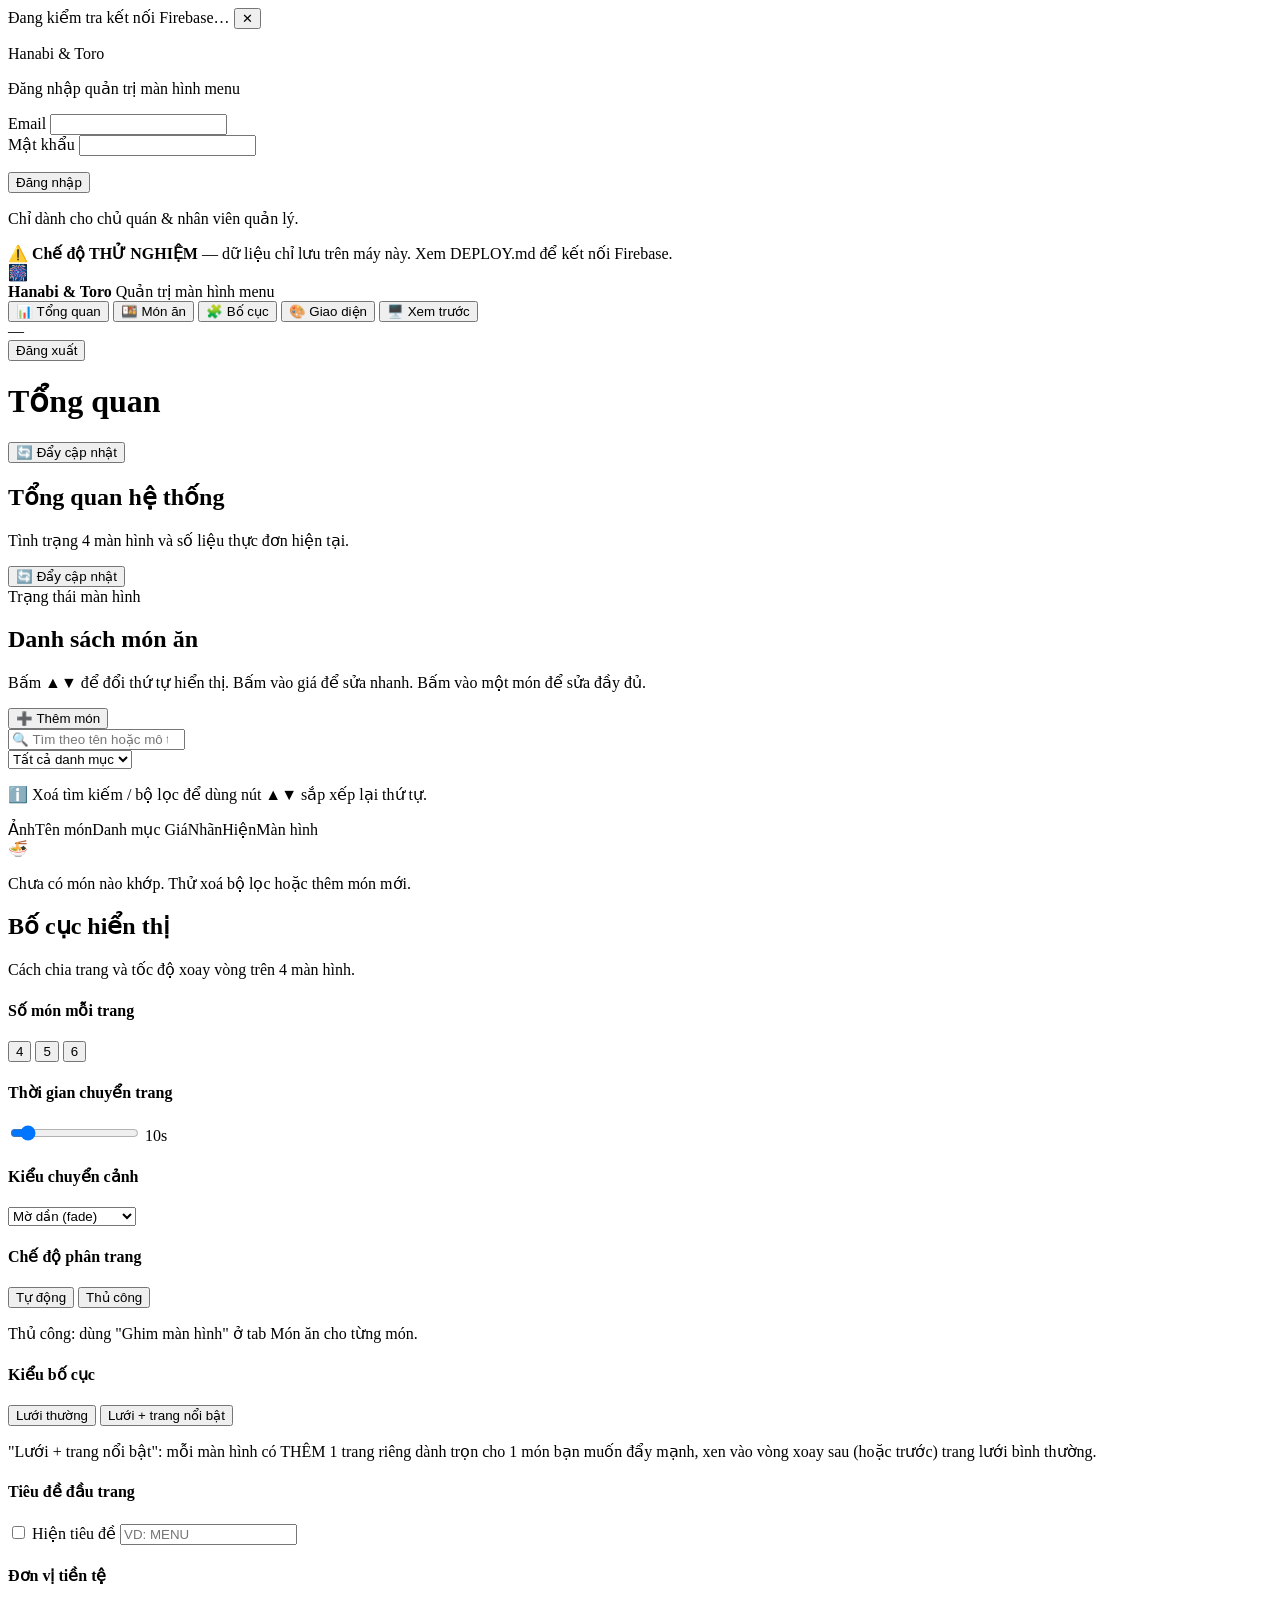
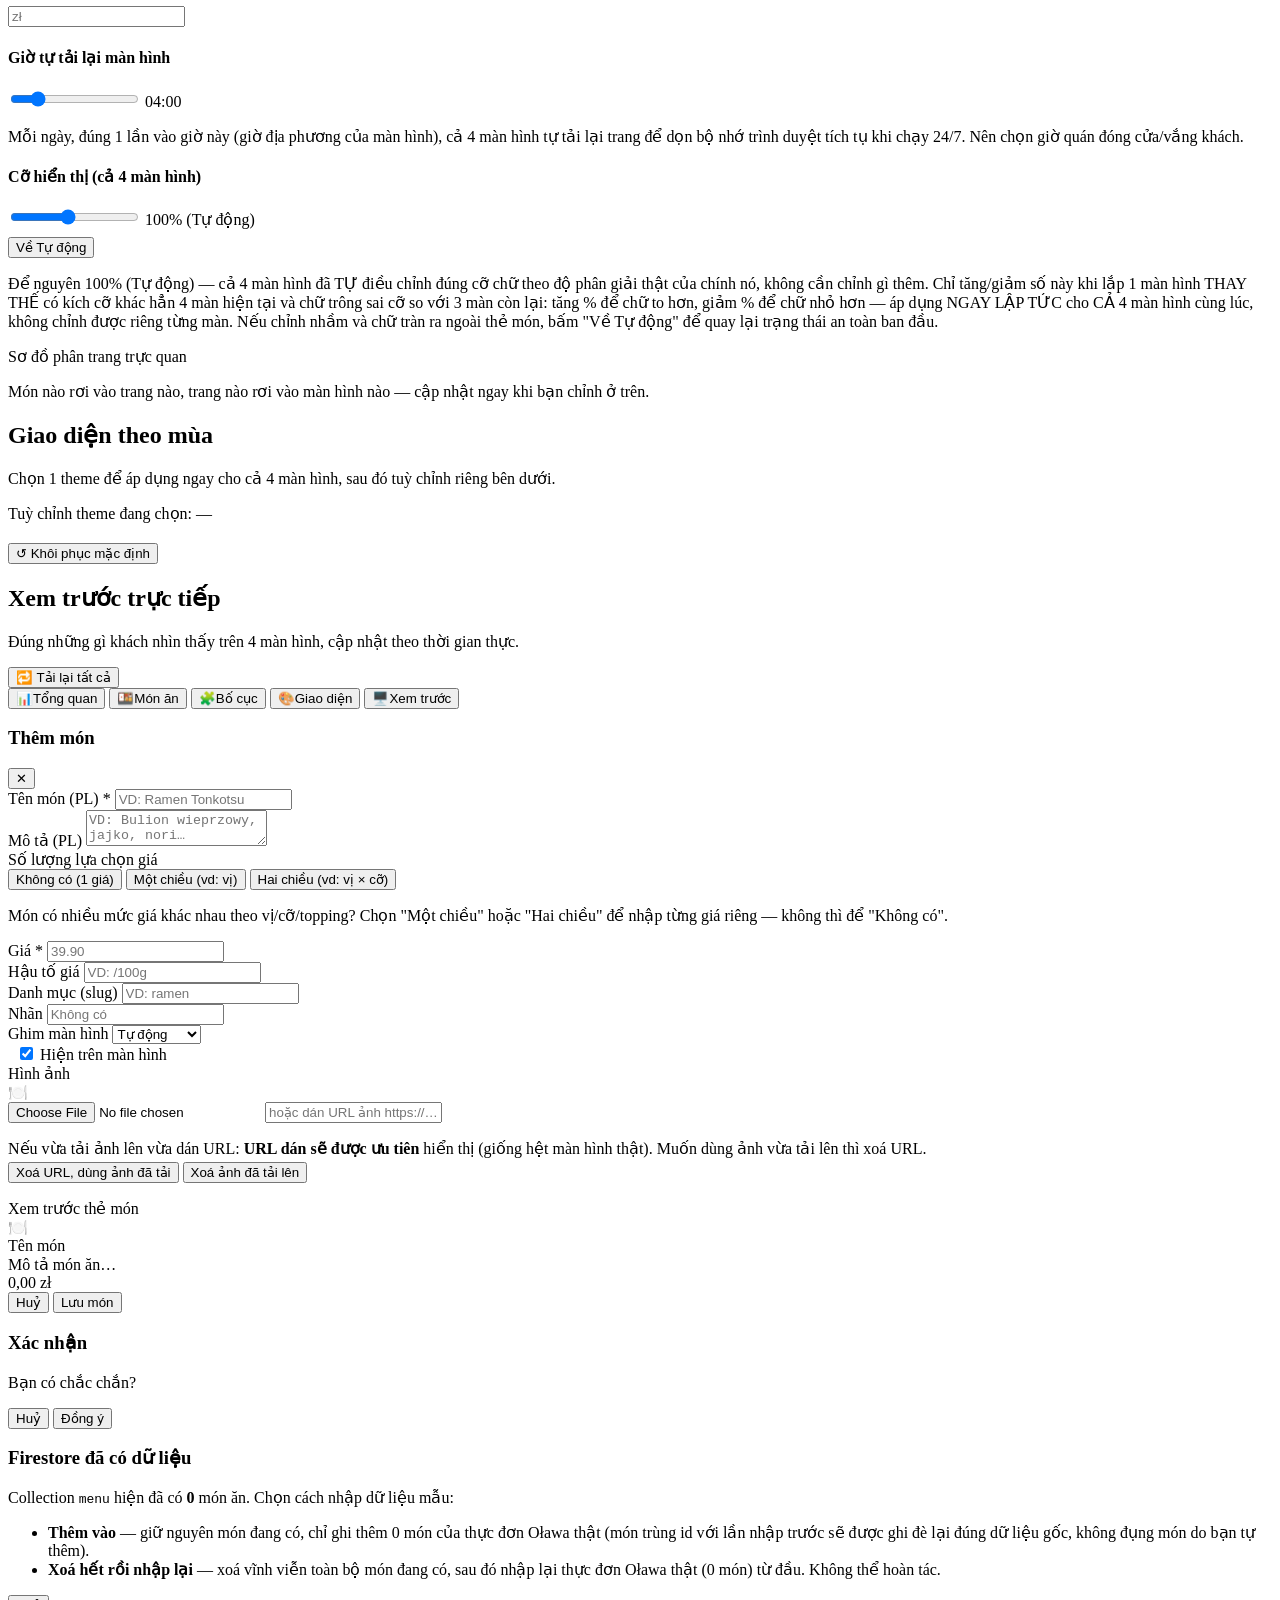
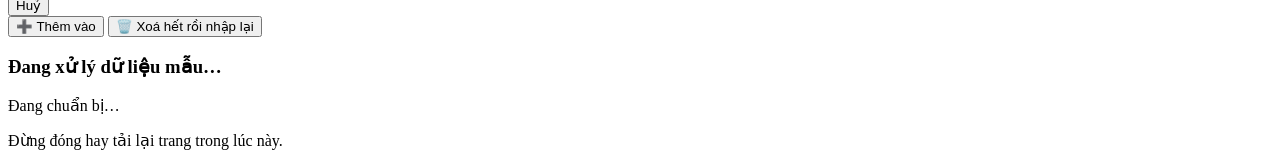
==== commit f3c8f7ef: "fix(display): lay out for the 1280x720 the panels actually report The four IIYAMA panels are live an" ====
--- a/public/admin/index.html
+++ b/public/admin/index.html
@@ -246,6 +246,18 @@
               </div>
               <p class="field-hint">
                 Mỗi ngày, đúng 1 lần vào giờ này (giờ địa phương của màn hình), cả 4 màn hình tự tải lại trang để dọn bộ nhớ trình duyệt tích tụ khi chạy 24/7. Nên chọn giờ quán đóng cửa/vắng khách.
+              </p>
+            </div>
+
+            <div class="control-card">
+              <h4>Cỡ hiển thị (cả 4 màn hình)</h4>
+              <div class="slider-row">
+                <input type="range" id="displayScaleSlider" min="80" max="125" step="5" value="100" />
+                <span class="slider-val" id="displayScaleVal">100% (Tự động)</span>
+              </div>
+              <button type="button" class="btn" id="displayScaleResetBtn" style="margin-top:8px;">Về Tự động</button>
+              <p class="field-hint">
+                Để nguyên 100% (Tự động) — cả 4 màn hình đã TỰ điều chỉnh đúng cỡ chữ theo độ phân giải thật của chính nó, không cần chỉnh gì thêm. Chỉ tăng/giảm số này khi lắp 1 màn hình THAY THẾ có kích cỡ khác hẳn 4 màn hiện tại và chữ trông sai cỡ so với 3 màn còn lại: tăng % để chữ to hơn, giảm % để chữ nhỏ hơn — áp dụng NGAY LẬP TỨC cho CẢ 4 màn hình cùng lúc, không chỉnh được riêng từng màn. Nếu chỉnh nhầm và chữ tràn ra ngoài thẻ món, bấm "Về Tự động" để quay lại trạng thái an toàn ban đầu.
               </p>
             </div>
           </div>
